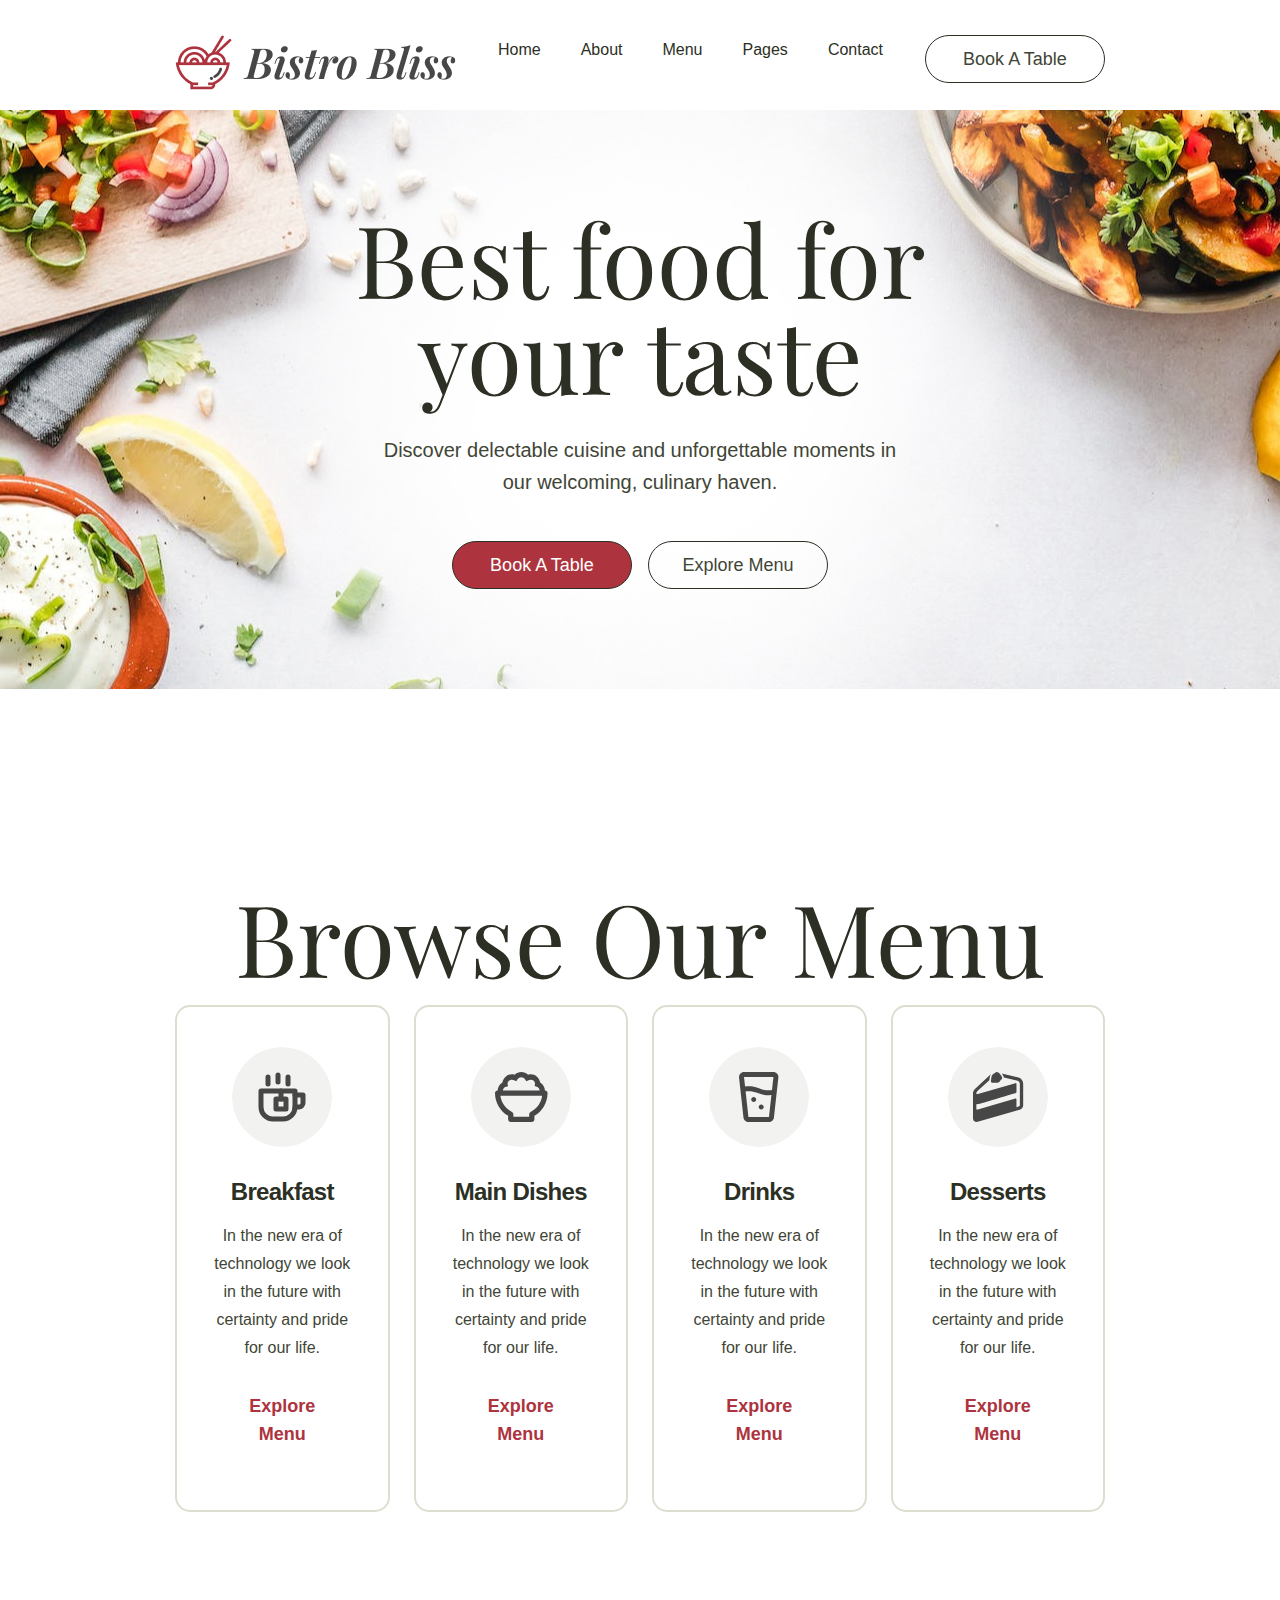
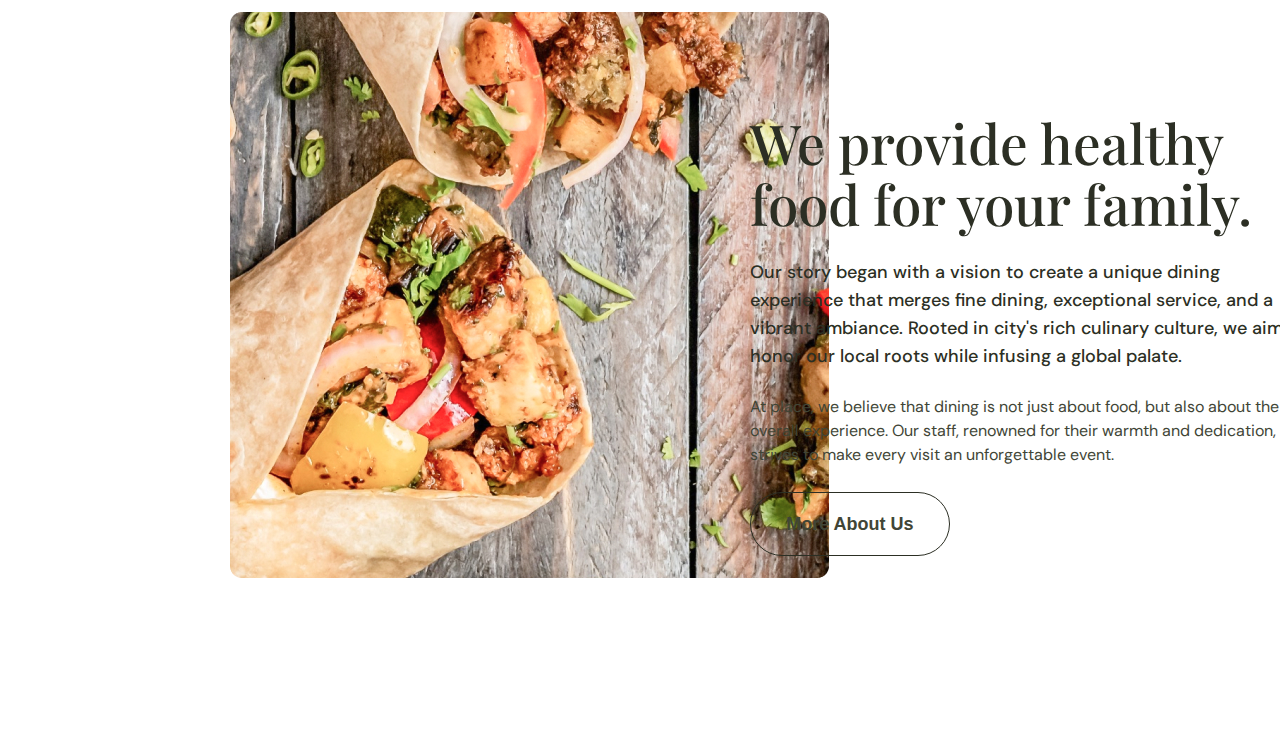
==== index.html @ ed3dbd77 "first commit" ====
<!DOCTYPE html>
<html lang="en">

<head>
	<meta charset="UTF-8">
	<title>Bistro Bliss</title>
	<meta name="viewport" content="width=device-width, initial-scale=1.0">
	<link rel="apple-touch-icon" sizes="180x180" href="img/favicon/apple-touch-icon.png">
	<link rel="icon" type="image/png" sizes="32x32" href="img/favicon/favicon-32x32.png">
	<link rel="icon" type="image/png" sizes="16x16" href="img/favicon/favicon-16x16.png">
	<link
		href="https://fonts.googleapis.com/css2?family=DM+Sans:opsz,wght@9..40,400;9..40,700&family=Playfair+Display:ital,wght@0,400;0,500;1,600&display=swap"
		rel="stylesheet">
	<link rel="stylesheet" href="css/style.css">
	<link rel="stylesheet" href="css/media.css">
</head>

<body>
	<header>
		<div class="container">
			<div class="head flex">
				<a href="index.html" class="head_logo">
					<img src="img/icons/Logo.png" alt="">
				</a>
				<nav>
					<ul class="menu flex">
						<li><a href="index.html">Home</a></li>
						<li><a href="about.html">About</a></li>
						<li><a href="menu.html">Menu</a></li>
						<li><a href="pages.html">Pages</a></li>
						<li><a href="contact.html">Contact</a></li>
					</ul>
				</nav>
				<a href="#" class="btn">Book A Table</a>

			</div>
		</div>
	</header>

	<section class="main">
		<div class="container">
			<h1 class="sec_tit">Best food for
				your taste</h1>
			<p class="main_txt">Discover delectable cuisine and unforgettable moments in our welcoming, culinary haven.</p>
			<div class="main_btns">
				<a href="" class="btn bth_red	">Book A Table</a>
				<a href="" class="btn">Explore Menu</a>
			</div>
		</div>
	</section>
	<section>
		<section class="Browse">
			<div class="container">
				<h2 class="sec_tit"> Browse Our Menu</h2>
				<div class="Brows_crads flex">
					<div class="Browse_card Browse_card__1">
						<i class="Browse_ic"></i>
						<h3 class="Browse_tit">Breakfast</h3>
						<p class="Browse_txt">In the new era of technology we look in the future with certainty and pride for
							our life.</p>
						<a href="menu.html" class="Browse_link"></a>
						<h4 class="Browse_tits">Explore Menu</h4>
					</div>

					<div class="Browse_card Browse_card__2">
						<i class="Browse_ic"></i>
						<h3 class="Browse_tit">Main Dishes</h3>
						<p class="Browse_txt">In the new era of technology we look in the future with certainty and pride for our
							life.</p>
						<a href="menu.html" class="Browse_link"></a>
						<h4 class="Browse_tits">Explore Menu</h4>
					</div>

					<div class="Browse_card Browse_card__3">
						<i class="Browse_ic"></i>
						<h3 class="Browse_tit">Drinks</h3>
						<p class="Browse_txt">In the new era of technology we look in the future with certainty and pride for our
							life.</p>
						<a href="menu.html" class="Browse_link"></a>
						<h4 class="Browse_tits">Explore Menu</h4>
					</div>

					<div class="Browse_card Browse_card__4">
						<i class="Browse_ic"></i>
						<h3 class="Browse_tit">Desserts</h3>
						<p class="Browse_txt">In the new era of technology we look in the future with certainty and pride for our
							life.</p>
						<a href="menu.html" class="Browse_link"></a>
						<h4 class="Browse_tits">Explore Menu</h4>
					</div>
				</div>
		</section>

		<section class="Shaurma">
			<div class="container-1">
				<h1 class="shrm ">We provide healthy food for your family. </h1>

				<h4 class="shrm_eat">Our story began with a vision to create a unique dining experience that merges fine dining,
					exceptional service, and a vibrant ambiance. Rooted in city's rich culinary culture, we aim to honor our local
					roots while infusing a global palate.</h4>
				<p class="shrm_txt">At place, we believe that dining is not just about food, but also about the overall
					experience. Our staff, renowned for their warmth and dedication, strives to make every visit an unforgettable
					event.</p>
				<a href="#" class="srm"><strong>More About Us</strong></a>
			</div>
		</section>

		

		<footer>
			</div>
		</footer>


		<script src="js/core.js"></script>

</body>

</html>
---- css/style.css ----
html,
body {
	height: 100%;
}

* {
	margin: 0;
	padding: 0;
	box-sizing: border-box;
}

.clearfix::after {
	clear: both;
	content: "";
	display: table;
}

a {
	color: inherit;
	text-decoration: none;
}

li {
	list-style: none;
}

ul li:last-child {
	margin-bottom: 0;
}

img {
	display: block;
	width: 100%;
	height: auto;
}

button,
label {
	cursor: pointer;
}

input,
button,
textarea {
	background: none;
	border: none;
	outline: none;
	display: block;
	width: 100%;
	font-family: inherit;
	font-size: inherit;
	font-weight: inherit;
}

input[type="radio"],
input[type="checkbox"] {
	display: none;
}

input::placeholder {
	color: inherit;
}

button {
	cursor: pointer;
}

input,
textarea {
	display: block;
	resize: none;
}

body {
	color: var(--neutral-06, #414536);
	font-family: " DM Sans", arial;
	font-size: 18px;
	line-height: 28px;
	/* 155.556% */
}

.container {
	max-width: 1330px;
	width: 100%;
	min-width: 320px;
	margin: 0 auto;
	padding: 0 15px;
}

.dn {
	display: none;
}

section {
	padding: 100px 0;
}

.sec_tit {
	color: #2C2F24;
	text-align: center;
	font-family: "Playfair Display";
	font-size: 100px;
	font-weight: 400;
	line-height: 96px;
	margin-bottom: 20px;
}

.sec_decs {
	color: var(--neutral-06, #495460);
	text-align: center;
	font-style: normal;
}

.color {
	color: #BE963F;
}

.dib {
	display: inline-block;
}

.hover {
	transition: 0.3s;
}

.hover:hover {
	color: #BE963F;
}

.btn {
	padding: 12px 24px;
	justify-content: center;
	align-items: center;
	transition: 0.5s;
	width: 180px;
	height: 48px;
	border-radius: 118px;
	border: 1.5px solid var(--neutral-07, #2C2F24);
	display: inline-flex;


}

.btn:hover {
	background: #2C2F24;
	color: #fff;
}

.link {
	transition: 0.5s;
}

.link:hover {
	box-shadow: 0px 6px 5px 2px #836A36;
}

.flex {
	display: flex;
	flex-wrap: wrap;
	justify-content: space-between;
}

/* header */

.head {
	padding: 20px 0;
	margin-top: 15px;
}

.menu a {
	padding: 4px 16px;
	margin-right: 8px;
	color: #2C2F24;
	font-size: 16px;
	font-weight: 500;
	line-height: 24px;
	border-radius: 34px;
	transition: 0.5s;
}

.menu li:last-child a {
	margin: 0%;
}

.menu a:hover {
	background: #D8DFD0;
}


.main_btn {
	padding: 12px 24px;
	justify-content: center;
	align-items: center;
	transition: 0.5s;
	width: 180px;
	height: 48px;
	border-radius: 118px;
	border: 1.5px solid #AD343E;
	display: inline-flex;
}

.main_btns {
	display: flex;
	justify-content: center;
}

.main .sec_tit {
	max-width: 660px;
	margin: 0 auto 32px;

}

.main_txt {
	max-width: 537px;
	margin: 0 auto 43px;
	font-size: 20px;
	line-height: 32px;
	letter-spacing: 0px;
	text-align: center;
}

.main_btns .btn {
	margin: 0 8px;

}

.main {
	background: url(../img/img-1.jpg) no-repeat center;
}

.bth_red {
	background: #AD343E;
	;
	color: #fff;
}

.bth_red:hover {
	border-color: #2C2F24;
}

.Browse_card {
	border-radius: 15px;
	border: 2px solid #DBDFD0;
	background: #fff;
	width: calc((100% - 72px)/4);
	padding: 40px 34px 32px;

}

.Browse_ic {
	width: 100px;
	height: 100px;
	border-radius: 50%;
	display: block;
	background: #F3F3F0;
	margin: 0 auto 30px;
}

.Browse_tit {
	color: #2C2F24;
	font-size: 24px;
	font-weight: 700;
	line-height: 30px;
	letter-spacing: -0.03em;
	text-align: center;
	margin-bottom: 15px;
}

.Browse_card__1 .Browse_ic {
	background: url(../img/icons/Ellipse\ 42.svg), url(../img/icons/icon-1.svg) no-repeat center;
}

.Browse_card__2 .Browse_ic {
	background: url(../img/icons/icon-2.svg) no-repeat center;
}

.Browse_card__3 .Browse_ic {
	background: url(../img/icons/icon-3.svg) no-repeat center;
}

.Browse_card__4 .Browse_ic {
	background: url(../img/icons/icon-4.svg) no-repeat center;
}

.Browse_txt {
	color: #414536;
	font-size: 16px;
	text-align: center;
}

.Browse_tits {
	text-align: center;
	color: #AD343E;
	padding: 30px;
}

.srm {
	padding: 20px 32px 20px 32px;
	justify-content: center;
	align-items: center;
	transition: 0.5s;
	width: 200px;
	height: 64px;
	border-radius: 118px;
	border: 1.5px solid var(--neutral-07, #2C2F24);
	display: flex;
	gap: 10px;
}

.srm:hover {
	background: #2C2F24;
	color: #fff;
}

.shrm {
	color: var(--neutral-07, #2C2F24);
	font-family: Playfair Display;
	font-size: 55px;
	font-style: normal;
	font-weight: 500;
	line-height: 60.5px;
	width: 557px;
	height: auto 121px;

}

.shrm_eat {
	color: var(--neutral-07, #2C2F24);
	font-family: DM Sans;
	font-size: 18px;
	font-style: normal;
	font-weight: 500;
	line-height: 28px;
	width: 557px;
	height: auto 112px;
}

.shrm_txt {
	color: var(--neutral-06, #414536);
	width: 557px;
	font-family: DM Sans;
	font-size: 16px;
	font-style: normal;
	font-weight: 400;
	line-height: 24px;
	height: auto 72px;
	display: inline-block;
}

.Shaurma {
	background: url(../img/img-2.jpg) no-repeat;
	margin-left: 18%;
}

.container-1 {
	width: 1%;
	margin: 0 auto;
	padding: 0px;
	display: flex;
	flex-direction: column;
	align-items: flex-start;
	gap: 25px;
	margin-top: 0%;
}

.prt_lu {
	color: var(--neutral-07, #2C2F24);
	font-family: Playfair Display;
	font-size: 55px;
	font-style: normal;
	font-weight: 500;
	line-height: 60.5px;
	width: 675px;
	margin-left: 18%;
}
---- css/media.css ----
@media screen and (max-width: 1300px) {
	.container{
		max-width: 960px;
	}
}
@media screen and (max-width: 990px) {
	.container{
		max-width: 750px;
	}
}
@media screen and (max-width: 780px) {
	.container{
		max-width: 510px;
	}
}
@media screen and (max-width: 540px) {
	.container{
		max-width: 420px;
	}
}
@media screen and (max-width: 450px) {
	.container{
		max-width: 100%;
	}
}
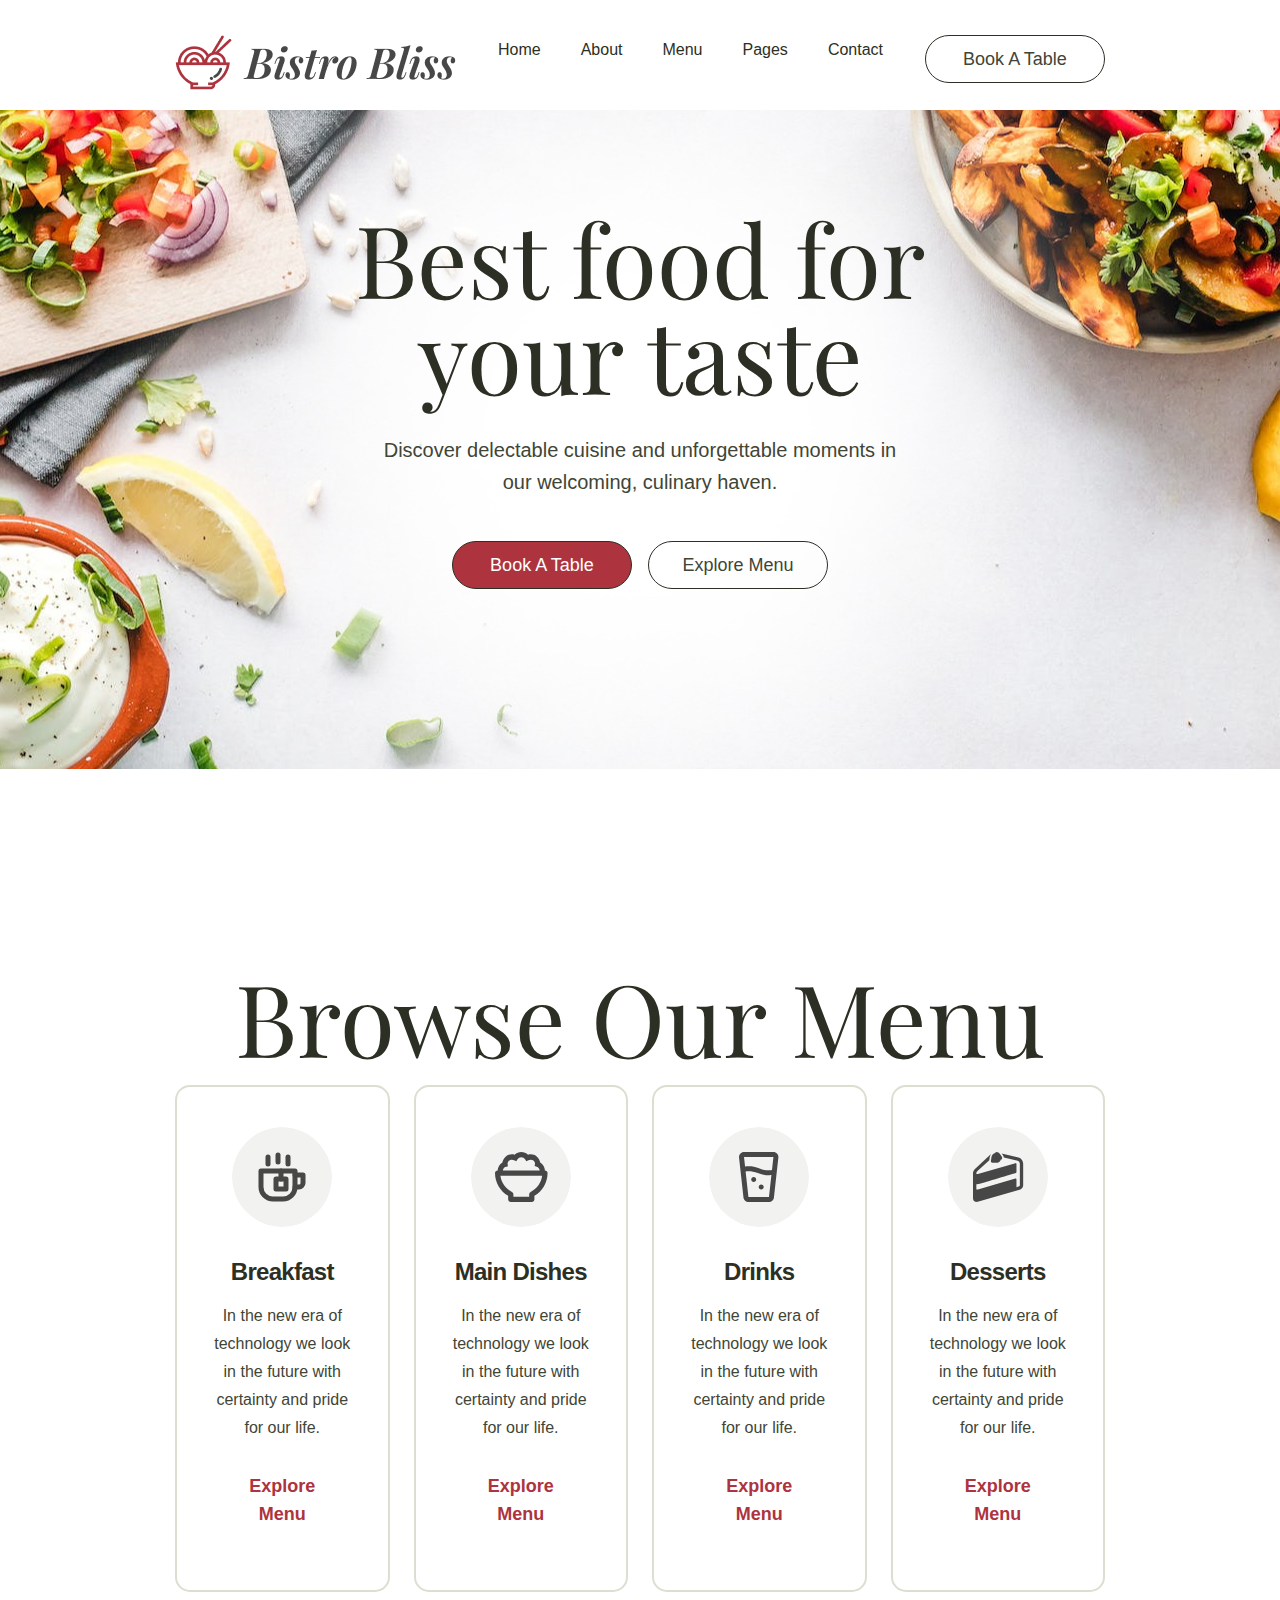
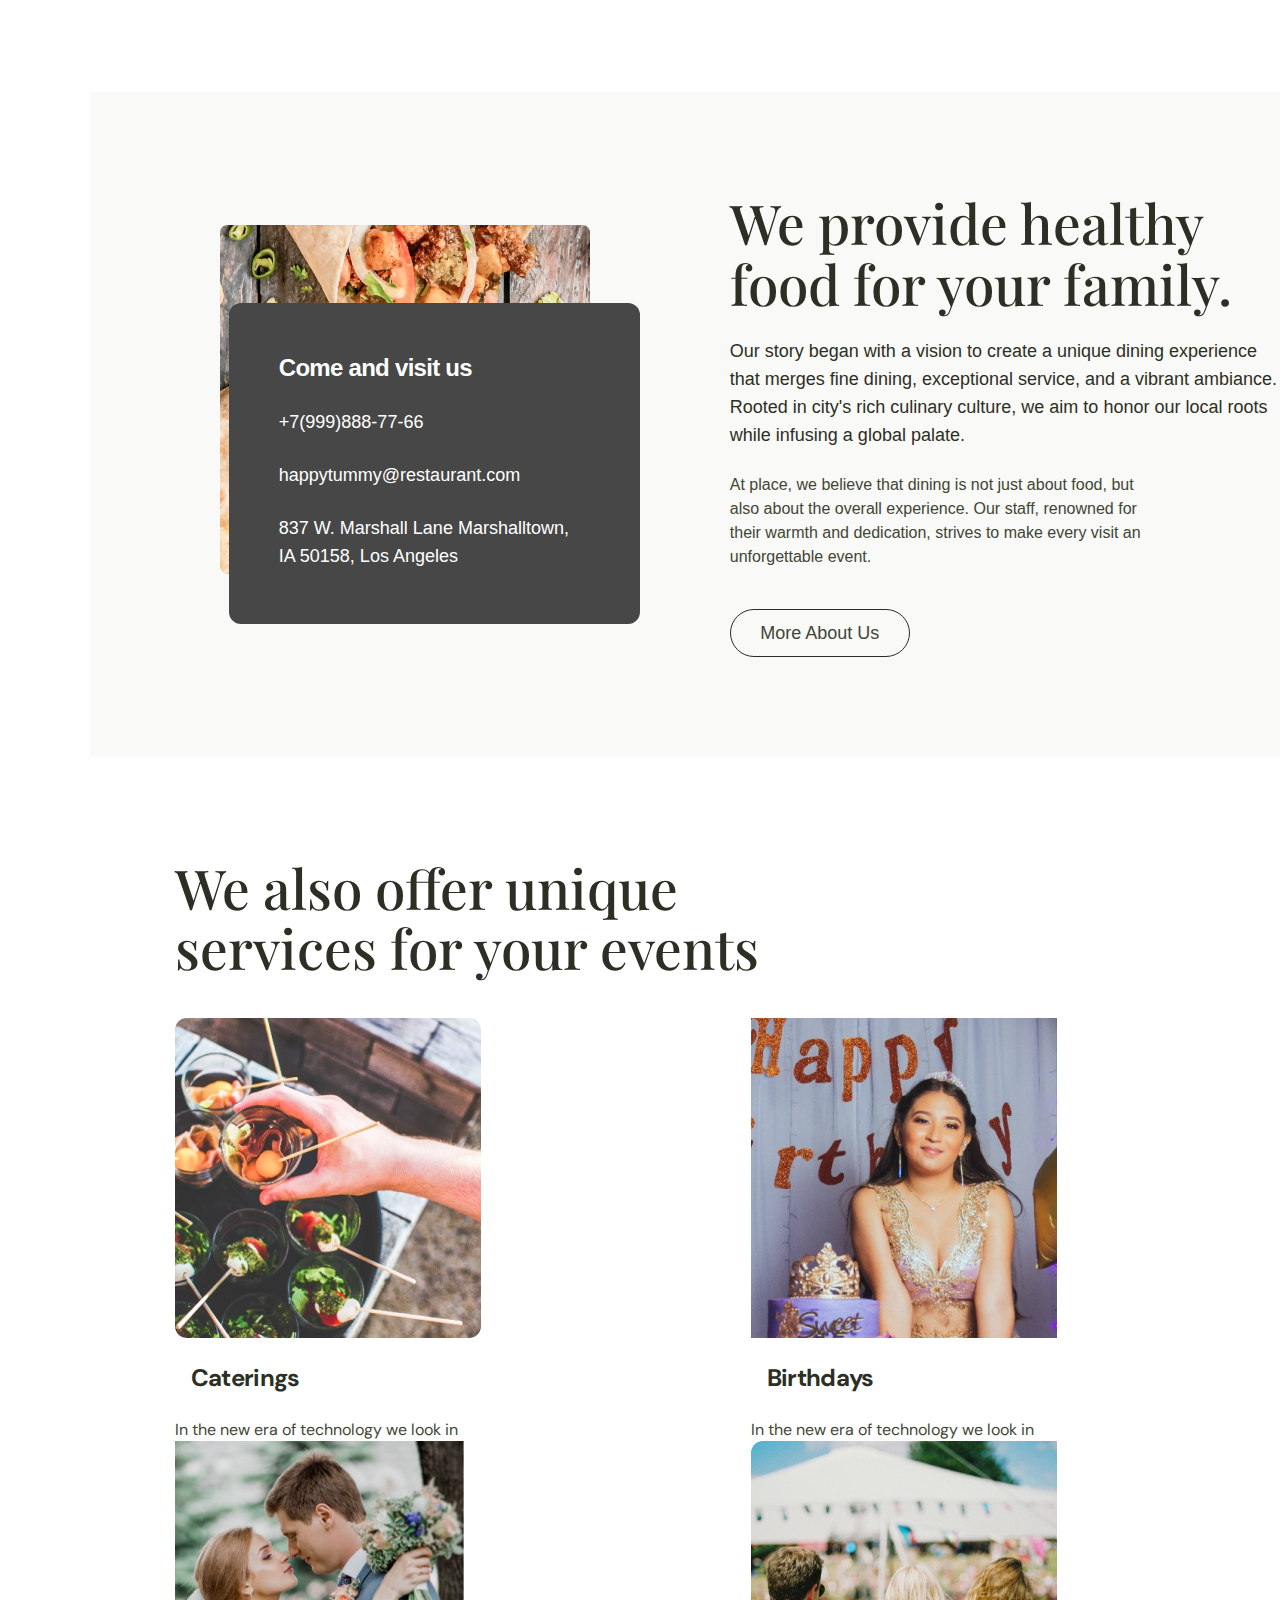
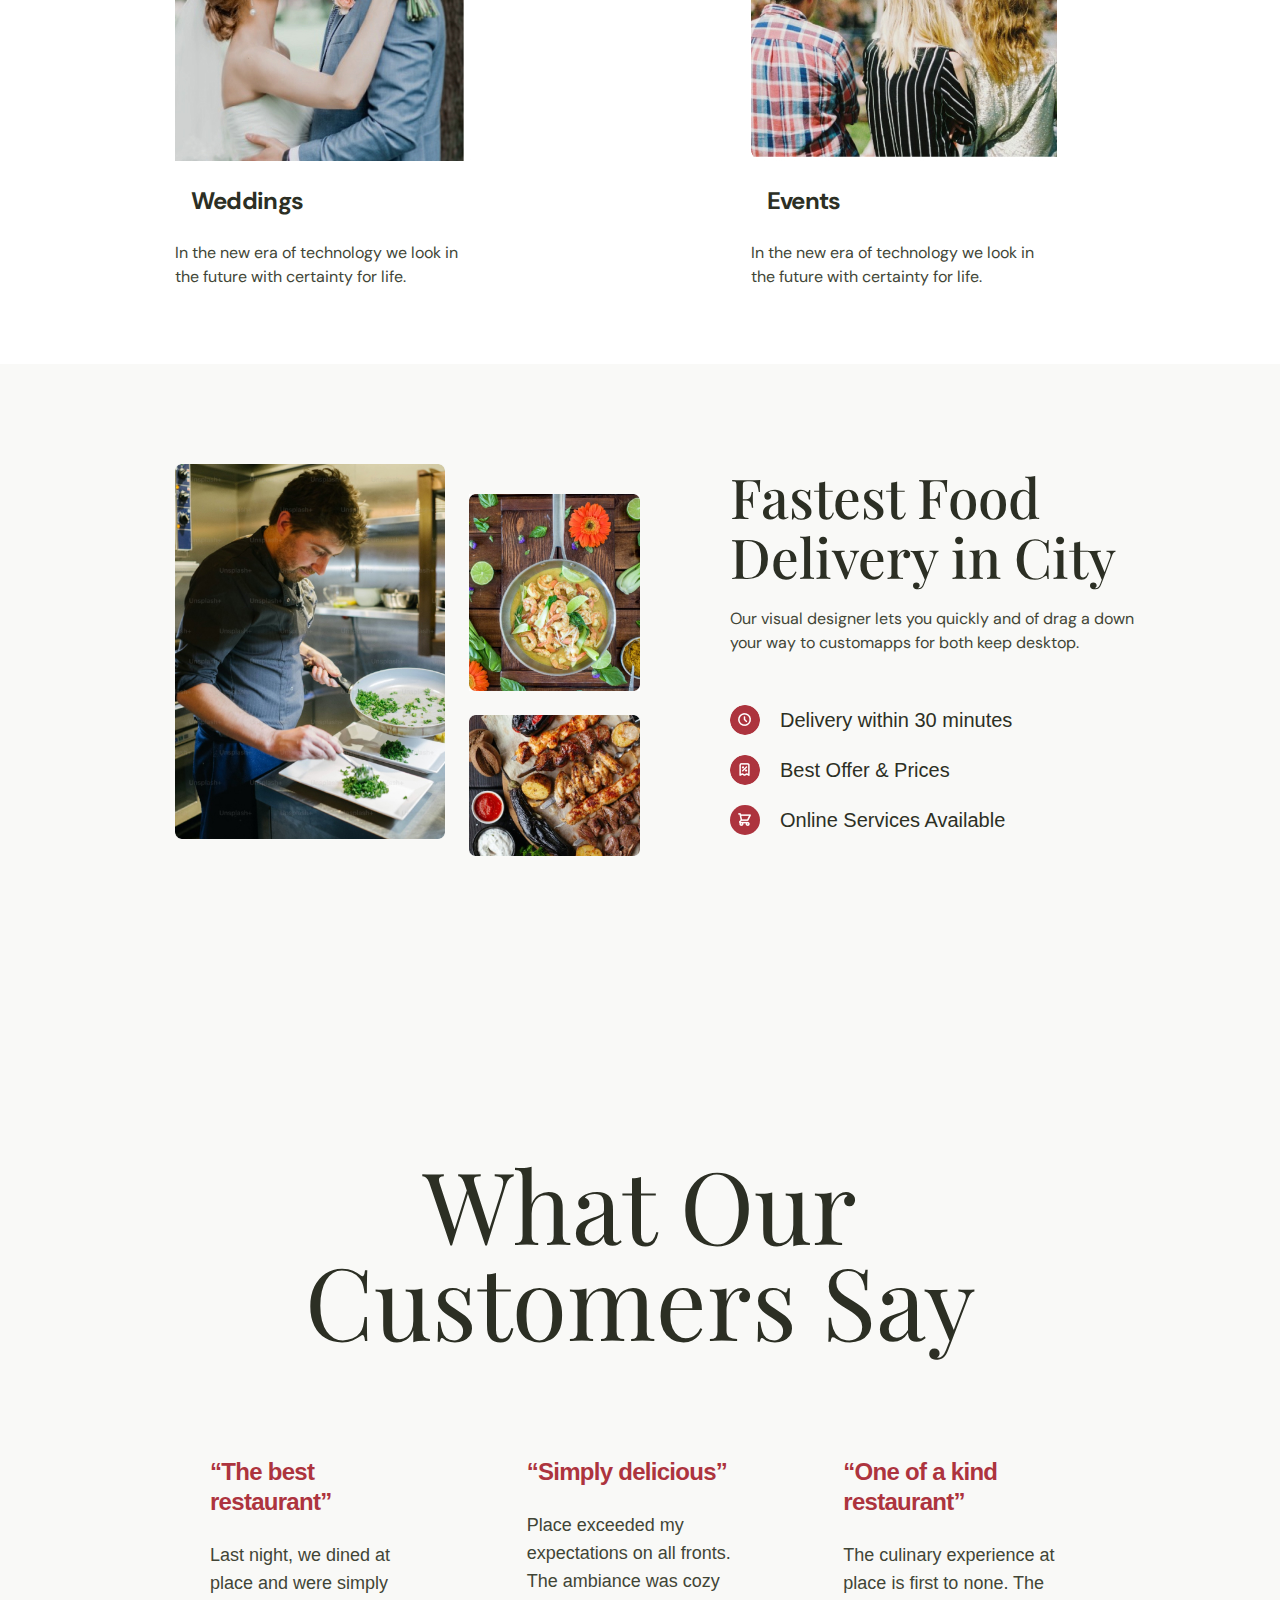
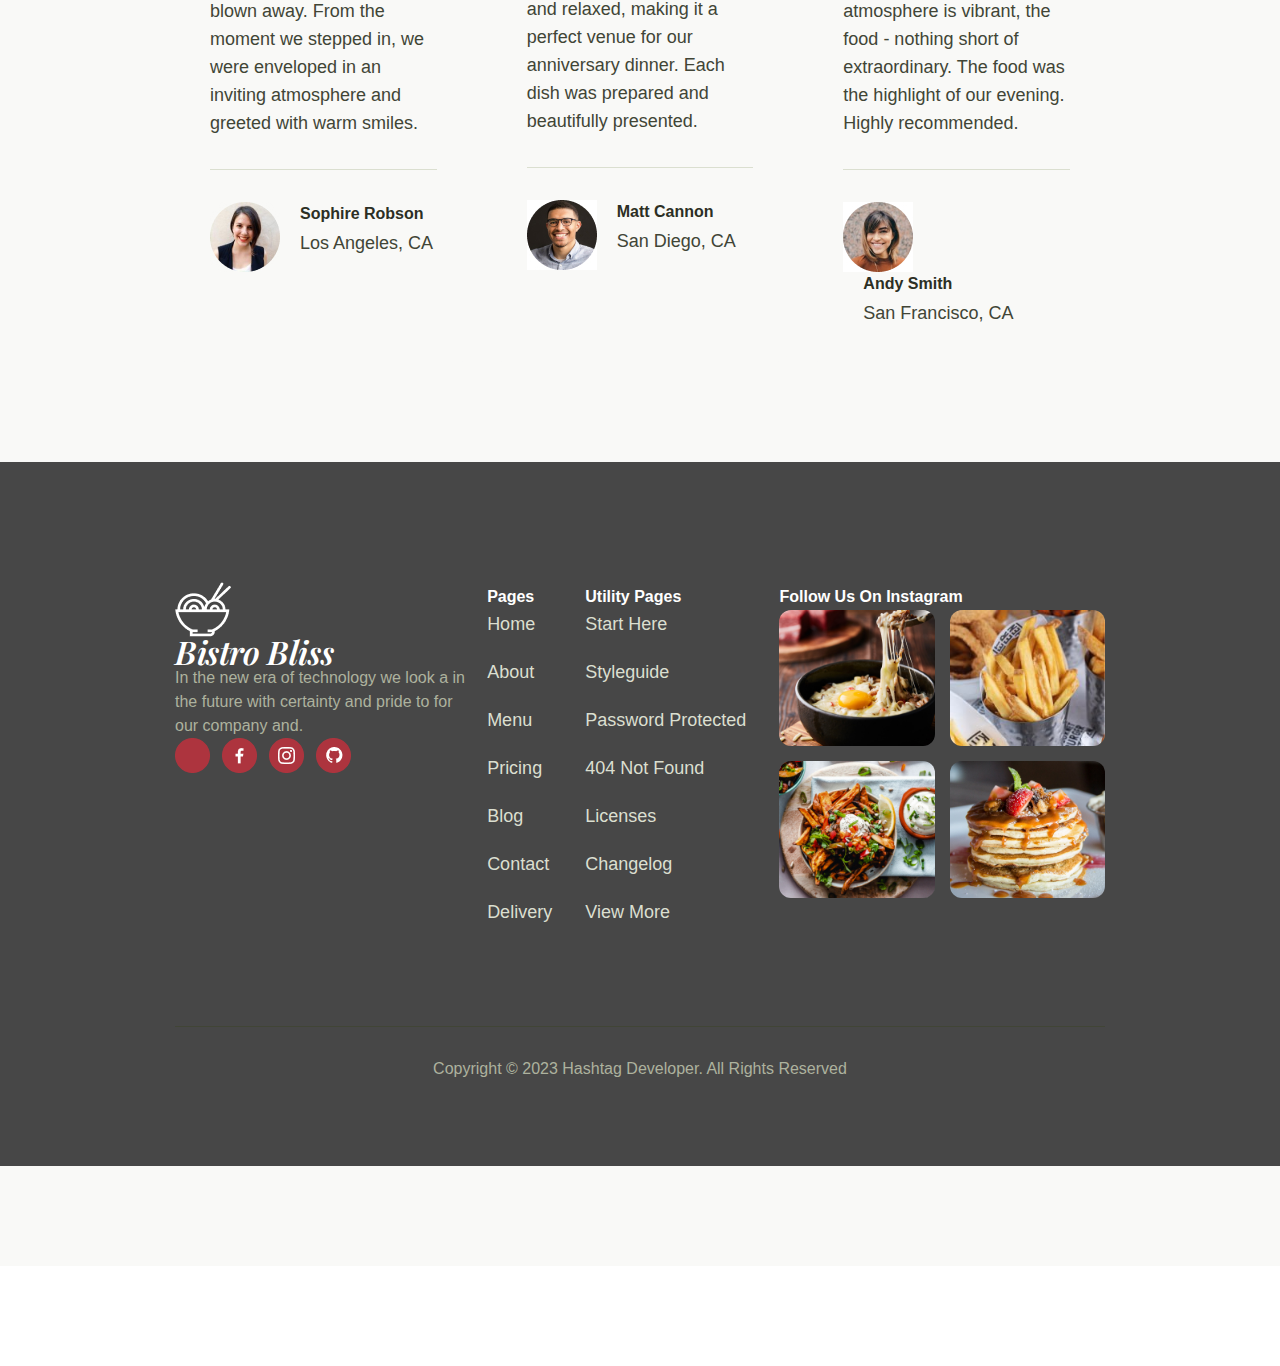
==== commit 3ad89791: "coomit" ====
--- a/index.html
+++ b/index.html
@@ -21,6 +21,7 @@
 			<div class="head flex">
 				<a href="index.html" class="head_logo">
 					<img src="img/icons/Logo.png" alt="">
+
 				</a>
 				<nav>
 					<ul class="menu flex">
@@ -29,6 +30,7 @@
 						<li><a href="menu.html">Menu</a></li>
 						<li><a href="pages.html">Pages</a></li>
 						<li><a href="contact.html">Contact</a></li>
+						
 					</ul>
 				</nav>
 				<a href="#" class="btn">Book A Table</a>
@@ -91,28 +93,251 @@
 				</div>
 		</section>
 
-		<section class="Shaurma">
-			<div class="container-1">
-				<h1 class="shrm ">We provide healthy food for your family. </h1>
-
-				<h4 class="shrm_eat">Our story began with a vision to create a unique dining experience that merges fine dining,
-					exceptional service, and a vibrant ambiance. Rooted in city's rich culinary culture, we aim to honor our local
-					roots while infusing a global palate.</h4>
-				<p class="shrm_txt">At place, we believe that dining is not just about food, but also about the overall
-					experience. Our staff, renowned for their warmth and dedication, strives to make every visit an unforgettable
-					event.</p>
-				<a href="#" class="srm"><strong>More About Us</strong></a>
+
+
+		<section class="provide">
+			<div class="container">
+				<div class="provide_in flex">
+					<div class="provide_left">
+						<div class="provide_img">
+							<img src="img/img-2.jpg" alt="">
+						</div>
+						<div class="provide_info">
+							<p class="provide_info-txt">Come and visit us</p>
+							<div class="provide_gop">
+								<a href="https://t.me/@AmalCm27">+7(999)888-77-66</a>
+								<a href="mailto:happytummy@restaurant.com">happytummy@restaurant.com</a>
+								<a href="GPS">837 W. Marshall Lane Marshalltown, IA 50158, Los Angeles</a>
+							</div>
+						</div>
+					</div>
+					<div class="provide_right">
+						<h2 class="sec_sub-tit">We provide healthy food for your family.</h2>
+						<p class="provide_txt">Our story began with a vision to create a unique dining experience that merges fine
+							dining, exceptional service, and a vibrant ambiance. Rooted in city's rich culinary culture, we aim to
+							honor
+							our local roots while infusing a global palate.</p>
+						<p class="provide_txt-2">At place, we believe that dining is not just about food, but also about the overall
+							experience. Our staff, renowned for their warmth and dedication, strives to make every visit an
+							unforgettable event.</p>
+						<a href="menu.html" class="btn">More About Us</a>
+					</div>
+				</div>
 			</div>
 		</section>
 
-		
-
-		<footer>
-			</div>
-		</footer>
-
-
-		<script src="js/core.js"></script>
+		<section class="offer">
+			<div class="container">
+				<h1 class="prt_lu">We also offer unique services for your events</h1>
+				<div class="offer_cards">
+					<div class="offer_card flex">
+						<div class="offer_img">
+							<img src=".//img/party-1.jpg" alt="">
+							<h3 class="offer_tit">Caterings</h3>
+							<p class="offer_txt">In the new era of technology we look in the future with certainty for life.</p>
+						</div>
+						<div class="offer_img">
+							<img src=".//img/party-2.jpg" alt="">
+							<h3 class="offer_tit">Birthdays</h3>
+							<p class="offer_txt">In the new era of technology we look in the future with certainty for life.</p>
+						</div>
+						<div class="offer_img">
+							<img src=".//img/party-3.jpg" alt="">
+							<h3 class="offer_tit">Weddings</h3>
+							<p class="offer_txt">In the new era of technology we look in the future with certainty for life.</p>
+						</div>
+						<div class="offer_img">
+							<img src=".//img/party-4.jpg" alt="">
+							<h3 class="offer_tit">Events</h3>
+							<p class="offer_txt">In the new era of technology we look in the future with certainty for life.</p>
+						</div>
+
+					</div>
+				</div>
+			</div>
+		</section>
+
+		<section class="fast">
+			<div class="container">
+				<div class="fast_in flex">
+					<div class="fast_left flex">
+						<div class="fast_img-big">
+							<img src="img/fast-1 (1).jpg" alt="">
+						</div>
+						<div class="fast_img-sm">
+							<div class="fast_img">
+								<img src="img/fast-2 (3).jpg" alt="">
+							</div>
+							<div class="fast_img">
+								<img src="img/fast-3 (2).jpg" alt="">
+							</div>
+						</div>
+					</div>
+					<div class="fast_right">
+						<h2 class="sec_sub-tit">Fastest Food Delivery in City</h2>
+						<p class="fast_txt">Our visual designer lets you quickly and of drag a down your way to customapps for both
+							keep desktop. </p>
+						<div class="fast_icons">
+							<div class="fast_icon flex">
+								<i></i>
+								<span>Delivery within 30 minutes</span>
+							</div>
+							<div class="fast_icon flex">
+								<i></i>
+								<span>Best Offer & Prices</span>
+							</div>
+							<div class="fast_icon flex">
+								<i></i>
+								<span>Online Services Available</span>
+							</div>
+						</div>
+					</div>
+				</div>
+			</div>
+
+			<section class="">
+				<div class="container">
+					<h2 class=""></h2>
+					<div class="">
+						<div class="">
+						</div>
+					</div>
+				</div>
+			</section>
+
+			<section class="our">
+				<div class="container">
+					<h2 class="sec_tit ">What Our Customers Say</h2>
+					<div class="our_cards flex">
+						<div class="our_card">
+							<h4 class="our_tit">“The best restaurant”</h4>
+							<p class="our_txt">Last night, we dined at place and were simply blown away. From the moment we stepped
+								in, we
+								were enveloped in an inviting atmosphere and greeted with warm smiles.</p>
+							<div class="our_customer flex">
+								<div class="our_img">
+									<img src="img/profil-1.jpg" alt="">
+								</div>
+								<div class="our_info">
+									<span class="our_name">Sophire Robson</span>
+									<span class="our_address">Los Angeles, CA</span>
+								</div>
+							</div>
+						</div>
+						<div class="our_card">
+							<h4 class="our_tit">“Simply delicious”</h4>
+							<p class="our_txt">Place exceeded my expectations on all fronts. The ambiance was cozy and relaxed, making
+								it
+								a perfect venue for our anniversary dinner. Each dish was prepared and beautifully presented.</p>
+							<div class="our_customer flex">
+								<div class="our_img">
+									<img src="img/profil-2.jpg" alt="">
+								</div>
+								<div class="our_info">
+									<span class="our_name">Matt Cannon</span>
+									<span class="our_address">San Diego, CA</span>
+								</div>
+							</div>
+						</div>
+						<div class="our_card">
+							<h4 class="our_tit">“One of a kind restaurant”</h4>
+							<p class="our_txt">The culinary experience at place is first to none. The atmosphere is vibrant, the food
+								-
+								nothing short of extraordinary. The food was the highlight of our evening. Highly recommended.</p>
+							<div class="our_customer flex">
+								<div class="our_img">
+									<img src="img/profil-3.jpg" alt="">
+								</div>
+								<div class="our_info">
+									<span class="our_name">Andy Smith</span>
+									<span class="our_address">San Francisco, CA</span>
+								</div>
+							</div>
+						</div>
+					</div>
+				</div>
+			</section>
+
+				<footer>
+					<div class="container">
+						<div class="footer_big flex">
+							<div class="footer_left">
+								<a href="index.html" class="footer_logo">
+									<div class="img_foot">
+										<img src="img/Vector.png" alt="">
+									</div>
+									<h2 class="foot">Bistro Bliss</h2>
+								</a>
+								<p class="footer_txt">In the new era of technology we look a in the future with certainty and pride to for
+									our
+									company and.</p>
+								<div class="footer_icon">
+									<a href="" class="footer_ic">
+										<img src="./img/icons/twitter-1.png" alt="">
+									</a>
+									<a href="" class="footer_ic">
+										<img src="./img/icons/twitter- 2.png" alt="">
+									</a>
+									<a href="" class="footer_ic">
+										<img src="./img/icons/twitter- 3.png" alt="">
+									</a>
+									<a href="" class="footer_ic">
+										<img src="./img/icons/twitter-4.png" alt="">
+									</a>
+
+								
+								</div>
+							</div>
+							<div class="footer_nav">
+								<span class="footer_tit">Pages</span>
+								<ul class="footer_list">
+									<li><a href="">Home</a></li>
+									<li><a href="">About</a></li>
+									<li><a href="">Menu</a></li>
+									<li><a href="">Pricing</a></li>
+									<li><a href="">Blog</a></li>
+									<li><a href="">Contact</a></li>
+									<li><a href="">Delivery</a></li>
+								</ul>
+							</div>
+							<div class="footer_nav">
+								<span class="footer_tit">Utility Pages</span>
+								<ul class="footer_list">
+									<li><a href="">Start Here </a></li>
+									<li><a href="">Styleguide </a></li>
+									<li><a href="">Password Protected
+										</a></li>
+									<li><a href=""> 404 Not Found
+										</a></li>
+									<li><a href="">Licenses </a></li>
+									<li><a href=""> Changelog</a></li>
+									<li><a href="">View More
+										</a></li>
+								</ul>
+							</div>
+							<div class="footer_right">
+								<span class="footer_tit">Follow Us On Instagram</span>
+								<div class="footer_imges flex">
+									<div class="footer_img">
+										<img src="img/footer-1.jpg" alt="">
+									</div>
+									<div class="footer_img">
+										<img src="img/footer-2.jpg" alt="">
+									</div>
+									<div class="footer_img">
+										<img src="img/footer-3.jpg" alt="">
+									</div>
+									<div class="footer_img">
+										<img src="img/footer-4.jpg" alt="">
+									</div>
+								</div>
+							</div>
+						</div>
+						<p class="footer_copy">Copyright © 2023 Hashtag Developer. All Rights Reserved</p>
+					</div>
+				</footer>
+
+			<script src="js/core.js"></script>
 
 </body>
 
--- a/css/style.css
+++ b/css/style.css
@@ -137,8 +137,6 @@
 	border-radius: 118px;
 	border: 1.5px solid var(--neutral-07, #2C2F24);
 	display: inline-flex;
-
-
 }
 
 .btn:hover {
@@ -202,6 +200,8 @@
 .main_btns {
 	display: flex;
 	justify-content: center;
+	
+	margin-bottom: 80px;
 }
 
 .main .sec_tit {
@@ -244,7 +244,6 @@
 	background: #fff;
 	width: calc((100% - 72px)/4);
 	padding: 40px 34px 32px;
-
 }
 
 .Browse_ic {
@@ -294,86 +293,743 @@
 	padding: 30px;
 }
 
-.srm {
-	padding: 20px 32px 20px 32px;
-	justify-content: center;
+/* offer */
+
+.prt_lu {
+	width: 675px;
+	height: 161px;
+	font-family: 'Playfair Display';
+	font-style: normal;
+	font-weight: 500;
+	font-size: 55px;
+	line-height: 60px;
+	color: #2C2F24;
+	flex: none;
+	order: 0;
+	flex-grow: 0;
+
+}
+
+.offer_card {
+	width: calc((100% - 48px));
+	transform: 0.3s;
+	border-radius: 12px;
+}
+
+.offer_img {
+	width: 306px;
+	height: 393px;
+	border-radius: 22px;
+	margin-bottom: 30px;
+	gap: 24px;
+}
+
+.offer_card:hover {
+	box-shadow: 0 5px 5px rgba(0, 0, 0, 0.2);
+}
+
+.offer_tit {
+	color: #2C2F24;
+	text-align: left;
+	font-family: DM Sans;
+	font-size: 24px;
+	font-style: normal;
+	font-weight: 700;
+	line-height: 30px;
+	letter-spacing: -0.72px;
+	padding: 25px;
+	margin-left: -3%;
+
+}
+
+.offer_txt {
+	color: var(--neutral-06, #414536);
+
+	/* Body/16px/Regular */
+	font-family: DM Sans;
+	font-size: 16px;
+	font-style: normal;
+	font-weight: 400;
+	line-height: 24px;
+	/* 150% */
+}
+
+/* provide */
+
+.provide {
+	background: url(../img/img-2.jpg) no-repeat;
+	margin-left: 7%;
+}
+
+.provide {
+	background: #f9f9f7;
+}
+
+.provide_in {
 	align-items: center;
-	transition: 0.5s;
-	width: 200px;
-	height: 64px;
-	border-radius: 118px;
-	border: 1.5px solid var(--neutral-07, #2C2F24);
-	display: flex;
-	gap: 10px;
-}
-
-.srm:hover {
-	background: #2C2F24;
-	color: #fff;
-}
-
-.shrm {
-	color: var(--neutral-07, #2C2F24);
-	font-family: Playfair Display;
+}
+
+.provide_left {
+	width: calc(50% - 45px);
+	padding: 0 50px 50px 0;
+	position: relative;
+}
+
+.provide_info {
+	position: absolute;
+	bottom: 0;
+	right: 0;
+}
+
+.provide_right {
+	width: calc(50% - 45px);
+}
+
+.provide .sec_sub-tit {
+	margin-bottom: 24px;
+	color: #2C2F24;
+	font-family: "Playfair Display";
 	font-size: 55px;
-	font-style: normal;
 	font-weight: 500;
 	line-height: 60.5px;
 	width: 557px;
-	height: auto 121px;
-
-}
-
-.shrm_eat {
-	color: var(--neutral-07, #2C2F24);
-	font-family: DM Sans;
+}
+
+.provide_txt {
+	color: #2c2f24;
 	font-size: 18px;
-	font-style: normal;
+	margin-bottom: 24px;
+	line-height: 28px;
 	font-weight: 500;
-	line-height: 28px;
 	width: 557px;
-	height: auto 112px;
-}
-
-.shrm_txt {
-	color: var(--neutral-06, #414536);
-	width: 557px;
-	font-family: DM Sans;
-	font-size: 16px;
-	font-style: normal;
-	font-weight: 400;
-	line-height: 24px;
-	height: auto 72px;
-	display: inline-block;
-}
-
-.Shaurma {
-	background: url(../img/img-2.jpg) no-repeat;
-	margin-left: 18%;
-}
-
-.container-1 {
-	width: 1%;
-	margin: 0 auto;
-	padding: 0px;
+}
+
+.provide_txt-2 {
+	color: #414536;
+	font-size: 16px;
+	line-height: 24px;
+	margin-bottom: 40px;
+}
+
+.provide_info {
+	padding: 50px;
+	color: #fff;
+	width: 411px;
+	position: absolute;
+	bottom: 0;
+	right: 0;
+	height: 321px;
+	flex-shrink: 0;
+	border-radius: 12px;
+	background: #474747;
+	display: inline-flex;
+	flex-direction: column;
+	align-items: flex-start;
+	gap: 25px;
+}
+
+.provide_gop {
 	display: flex;
 	flex-direction: column;
 	align-items: flex-start;
 	gap: 25px;
-	margin-top: 0%;
-}
-
-.prt_lu {
-	color: var(--neutral-07, #2C2F24);
+}
+
+.provide_info-txt {
+	color: #FFF;
+	font-size: 24px;
+	font-style: normal;
+	font-weight: 700;
+	line-height: 30px;
+	letter-spacing: -0.72px;
+}
+
+/* fast */
+.fast {
+	background: #f9f9f7;
+}
+
+.fast_left {
+	width: 50%;
+}
+
+.fast_right {
+	width: 50%;
+	padding-left: 90px;
+	align-self: center;
+}
+
+.fast_img-big {
+	width: 58%;
+}
+
+.fast_img-sm {
+	width: 42%;
+	padding: 30px 0 0 24px;
+}
+
+.fast_img:first-child {
+	margin-bottom: 24px;
+}
+
+.fast .sec_sub-tit {
+	margin-bottom: 20px;
+}
+
+.fast_txt {
+	color: #414536;
+	font-size: 16px;
+	line-height: 24px;
+	/* 150% */
+	margin-bottom: 50px;
+}
+
+.fast_icon {
+	justify-content: flex-start;
+	align-items: center;
+	margin-bottom: 20px;
+}
+
+.fast_icon i {
+	display: block;
+	width: 30px;
+	height: 30px;
+	border-radius: 50%;
+	background: #ad343e url(../img/icons/food_1.jpg) center no-repeat;
+}
+
+.fast_icon:nth-child(2) i {
+	background-image: url(../img/icons/food_2.jpg);
+}
+
+.fast_icon:last-child i {
+	background-image: url(../img/icons/food_3.png);
+}
+
+.fast_icon span {
+	padding-left: 20px;
+	color: #2c2f24;
+	font-size: 20px;
+	font-weight: 500;
+	line-height: 26px;
+}
+
+.sec_sub-tit {
+	color: #2C2F24;
+	font-family: "Playfair Display";
+	font-size: 55px;
+	font-weight: 500;
+	line-height: 60.5px;
+	width: 461px;
+}
+
+.fast_txt {
+	color: #414536;
+	font-family: "DM Sans";
+	font-size: 16px;
+	font-weight: 400;
+	line-height: 24px;
+	width: 414px;
+}
+
+/* our */
+
+.our_img {
+	width: 70px;
+	height: 70px;
+
+}
+
+.our_tit {
+	color: #AD343E;
+	font-size: 24px;
+	font-weight: 700;
+	line-height: 30px;
+	letter-spacing: -0.72px;
+	margin-bottom: 24px;
+}
+
+.our_txt {
+	padding-bottom: 32px;
+	margin-bottom: 32px;
+	border-bottom: 1px solid #DBDFD0;
+	color: var(--neutral-06, #414536);
+	font-size: 18px;
+	line-height: 28px;
+}
+
+.our_card {
+	width: calc((100% - 40px) / 3);
+	border-radius: 12px;
+	background: var(--neutral-02, #F9F9F7);
+	padding: 45px 35px 35px;
+}
+
+.our_info {
+	padding-left: 20px;
+}
+
+.our_name {
+	color: #2C2F24;
+	font-size: 16px;
+	font-weight: 700;
+	line-height: 24px;
+	margin-bottom: 3px;
+	display: block;
+}
+
+.out_address {
+	color: #414536;
+	font-size: 16px;
+	font-weight: 400;
+	line-height: 24px;
+}
+
+.our_customer {
+	justify-content: flex-start;
+}
+
+.our .sec_tit {
+	margin-bottom: 64px;
+}
+
+.blogs_img {
+	width: 636px;
+	height: 486px;
+}
+
+.blog_img {
+	width: 343px;
+	height: 232px;
+}
+
+.blog_cards {
+	width: 306px;
+	height: 354px;
+}
+
+.btn__red {
+	background: #FFF;
+	text-align: right;
+	font-size: 16px;
+	font-weight: 700;
+	line-height: 24px;
+	margin-bottom: 64px;
+}
+
+.btn__red:hover {
+	background: #AD343E;
+}
+
+.sec_tits {
+	color: #2C2F24;
 	font-family: Playfair Display;
 	font-size: 55px;
-	font-style: normal;
 	font-weight: 500;
 	line-height: 60.5px;
-	width: 675px;
-	margin-left: 18%;
-}
-
-
-
-
+}
+
+/* blog */
+
+.blog_top {
+	align-items: center;
+	margin-bottom: 64px;
+}
+
+.blog_left {
+	width: 50%;
+}
+
+.blog_right {
+	width: 50%;
+	padding-left: 24px;
+}
+
+.blog_right .blog_card {
+	width: calc(50% - 12px);
+}
+
+.blog_imgs {
+	width: 636px;
+	height: 486px;
+	flex-shrink: 0;
+	border-radius: 12px 12px 0px 0px;
+}
+
+.blog_img {
+	width: 343px;
+	height: 232px;
+	flex-shrink: 0;
+	border-radius: 12px 12px 0px 0px;
+}
+
+/* footer */
+
+footer {
+	padding-top: 120px;
+	background: #474747;
+}
+
+.footer_copy {
+	padding: 30px 0 85px;
+	color: #ADB29E;
+	font-size: 16px;
+	line-height: 24px;
+	text-align: center;
+}
+
+.footer_big {
+	padding-bottom: 100px;
+	border-bottom: 1px solid #414536;
+	color: #DBDFD0;
+}
+
+.footer_left {
+	width: 30%;
+}
+
+.footer_nav {
+	width: 1 7%;
+}
+
+.footer_right {
+	width: 35%;
+}
+
+.footer_tit {
+	color: #fff;
+	font-size: 16px;
+	font-style: normal;
+	font-weight: 700;
+	line-height: 24px;
+}
+
+.img_foot {
+	width: 56px;
+	height: 55px;
+	flex-shrink: 0;
+}
+
+.foot {
+	color: #FFF;
+	font-family: "Playfair Display";
+	font-size: 32.67px;
+	font-style: italic;
+	font-weight: 600;
+	letter-spacing: -0.4px;
+	left: 22.63%;
+	right: -10.22%;
+	top: 10.34%;
+	bottom: 12.07%;
+	line-height: 29px;
+}
+
+.footer_img {
+	width: calc((100% - 15px) / 2);
+	margin-bottom: 15px;
+	border-radius: 12px;
+	overflow: hidden;
+	position: relative;
+}
+
+.footer_img img {
+	transition: 0.5s;
+}
+
+.footer_img:hover img {
+	transform: scale(1.2)
+}
+
+.footer_img::before {
+	content: '';
+	position: absolute;
+	top: 0;
+	bottom: 0;
+	left: 0;
+	right: 0;
+	background: #000;
+	opacity: 0;
+	z-index: 1;
+	transition: 0.5s;
+}
+
+.footer_img:hover::before {
+	opacity: 0.5;
+}
+
+.footer_txt {
+	color: #ADB29E;
+	font-size: 16px;
+	font-weight: 400;
+	line-height: 24px;
+	width: 293px;
+}
+
+.footer_list {
+	display: flex;
+	flex-direction: column;
+	gap: 20px;
+}
+
+.footer_icon {
+	display: flex;
+	align-items: flex-start;
+	gap: 12px;
+}
+
+.footer_ic {
+	display: block;
+	width: 35px;
+	height: 35px;
+}
+
+/* feel */
+
+.feel .sec_sub-tit {
+	color: #FFF;
+	text-align: center;
+
+	font-family: Playfair Display;
+	font-size: 55px;
+	font-weight: 500;
+	line-height: 60.5px;
+	width: 596px;
+
+}
+
+.feel_top {
+	background: url(../img/feel-1.jpg) no-repeat center;
+	background-size: cover;
+	display: block;
+	padding: 215px 0;
+
+}
+
+.feel_play {
+	width: 106px;
+	height: 106px;
+	display: block;
+	border-radius: 50%;
+	background: #fff;
+	margin: 0 auto 34px;
+	display: flex;
+	justify-content: center;
+	align-items: center;
+}
+
+.feel_play::before {
+	content: '';
+	width: 0px;
+	height: 0px;
+	border-style: solid;
+	margin-left: 5px;
+	border-width: 12.5px 0 12.5px 20px;
+	border-color: transparent transparent transparent #AD343E;
+}
+
+
+.feel_top .sec_sub-tit {
+	max-width: 596px;
+	margin: 0 auto;
+	color: #fff;
+	text-align: center;
+}
+
+.feel_img {
+	width: 48px;
+	height: 48px;
+}
+
+.feel_org {
+	display: flex;
+	align-items: flex-start;
+	gap: 87px;
+	background: #FFF;
+	gap: 24px;
+}
+
+.feel_info {
+	display: flex;
+	flex-direction: column;
+	align-items: flex-start;
+	gap: 16px;
+
+}
+
+.feel_name {
+	font-size: 20px;
+	font-weight: 700;
+	line-height: 26px;
+}
+
+.feel_address {
+	font-size: 16px;
+	font-weight: 400;
+	line-height: 24px;
+	width: 294px;
+}
+
+/* guest */
+
+.guest_img {
+	width: 555px;
+	height: 680px;
+	border-radius: 12px;
+	margin-left: 58%;
+	line-height: 999px;
+}
+
+.guest .sec_sub-tit {
+	color: #2C2F24;
+	font-size: 55px;
+	font-weight: 500;
+	line-height: 60.5px;
+	width: 547px;
+}
+
+.guest_txt {
+	width: 556px;
+	color: #414536;
+	font-size: 16px;
+	font-weight: 400;
+	line-height: 24px;
+}
+
+.guest_right {
+	display: flex;
+	flex-direction: column;
+	align-items: flex-start;
+	gap: 20px;
+}
+
+.tabl {
+	width: 293px;
+	height: 174px;
+	border-radius: 15px;
+	border: 1px solid var(--neutral-03, #DBDFD0);
+	display: inline-flex;
+	flex-direction: column;
+	justify-content: center;
+	gap: 15px;
+}
+
+.tabl_w {
+	color: #2C2F24;
+	text-align: center;
+	font-family: Playfair Display;
+	font-size: 55px;
+	font-weight: 500;
+	line-height: 60.5px;
+}
+
+.tabl_e {
+	color: #414536;
+	text-align: center;
+	font-family: DM Sans;
+	font-size: 18px;
+	font-weight: 500;
+	line-height: 28px;
+}
+
+.tabl_po {
+	width: 610px;
+	height: 372px;
+
+}
+
+.guest_in {
+	display: inline-flex;
+	flex-direction: column;
+	align-items: flex-start;
+	gap: 60px;
+
+}
+
+/* our_menu */
+
+.our_menu .btn:hover {
+	background: #AD343E;
+	color: #fff;
+}
+
+.eda {
+	display: inline-flex;
+	flex-direction: column;
+	align-items: center;
+	gap: 15px;
+	border-radius: 12px;
+	width: calc((100% - 25) / 4);
+}
+
+.eda_img {
+	border-radius: 12px 12px 0px 0px;
+	
+}
+
+.eda_txt {
+	width: 246px;
+	text-align: center;
+	font-family: DM Sans;
+	font-size: 16px;
+	font-weight: 400;
+	line-height: 24px;
+	height: 90px;
+}
+
+.eda_tit {
+	text-align: center;
+	font-family: DM Sans;
+	font-size: 20px;
+	font-weight: 700;
+	line-height: 26px;
+}
+
+.our_menu .main_txt {
+	max-width: 597px;
+}
+
+
+/* map */
+
+.map{
+	width: 1984px;
+	height: 1155px;
+	display: inline-flex;
+	justify-content: flex-end;
+	align-items: center
+}
+
+
+
+
+
+
+
+
+
+
+
+
+
+
+
+
+
+
+
+
+
+
+
+
+
+
+
+
+
+
+<section class="blog"><div class="container"><div class="blog_top flex"><h2 class="sec_tit">Our Blog & Articles</h2><a href="#" class="btn btn__red">Read All Articles</a></div><div class="blog_cards "><div class="blog_left"><div class="blog_card "><div class="blog_imgs"><img src="img/FastFood-1.jpg" alt=""></div><span class="blog_date">January 3,
+2023</span><h3 class="blog_tit">The secret tips & tricks to prepare a perfect burger & pizza for our customers</h3><p class="blog_txt">Lorem ipsum dolor sit amet consectetur of a adipiscing elitilmim semper adipiscing massa gravida nisi cras enim quis nibholm varius amet gravida ut facilisis neque egestas.</p></div></div><div class="blog_right flex"><div class="blog_card flex"><div class="blog_img"><img src="img/FastFood-2.jpg" alt=""></div><span class="blog_date">January 3,
+2023</span><h3 class="blog_tit">How to prepare the perfect french fries in an air fryer</h3></div><div class="blog_card flex"><div class="blog_img"><img src="img/FastFood-3.jpg" alt=""></div><span class="blog_date">January 3,
+2023</span><h3 class="blog_tit">How to prepare delicious chicken tenders/h3></div><div class="blog_card flex"><div class="blog_img"><img src="img/FastFood-4.jpg" alt=""></div><span class="blog_date">7 delicious cheesecake recipes you can prepare</h3></div><div class="blog_card flex"><div class="blog_img"><img src="img/FastFood-5.jpg" alt=""></div><span class="blog_date">January 3,
+2023</span><h3 class="blog_tit">5 great pizza restaurants you should visit this city</h3></div></div></div></div></section>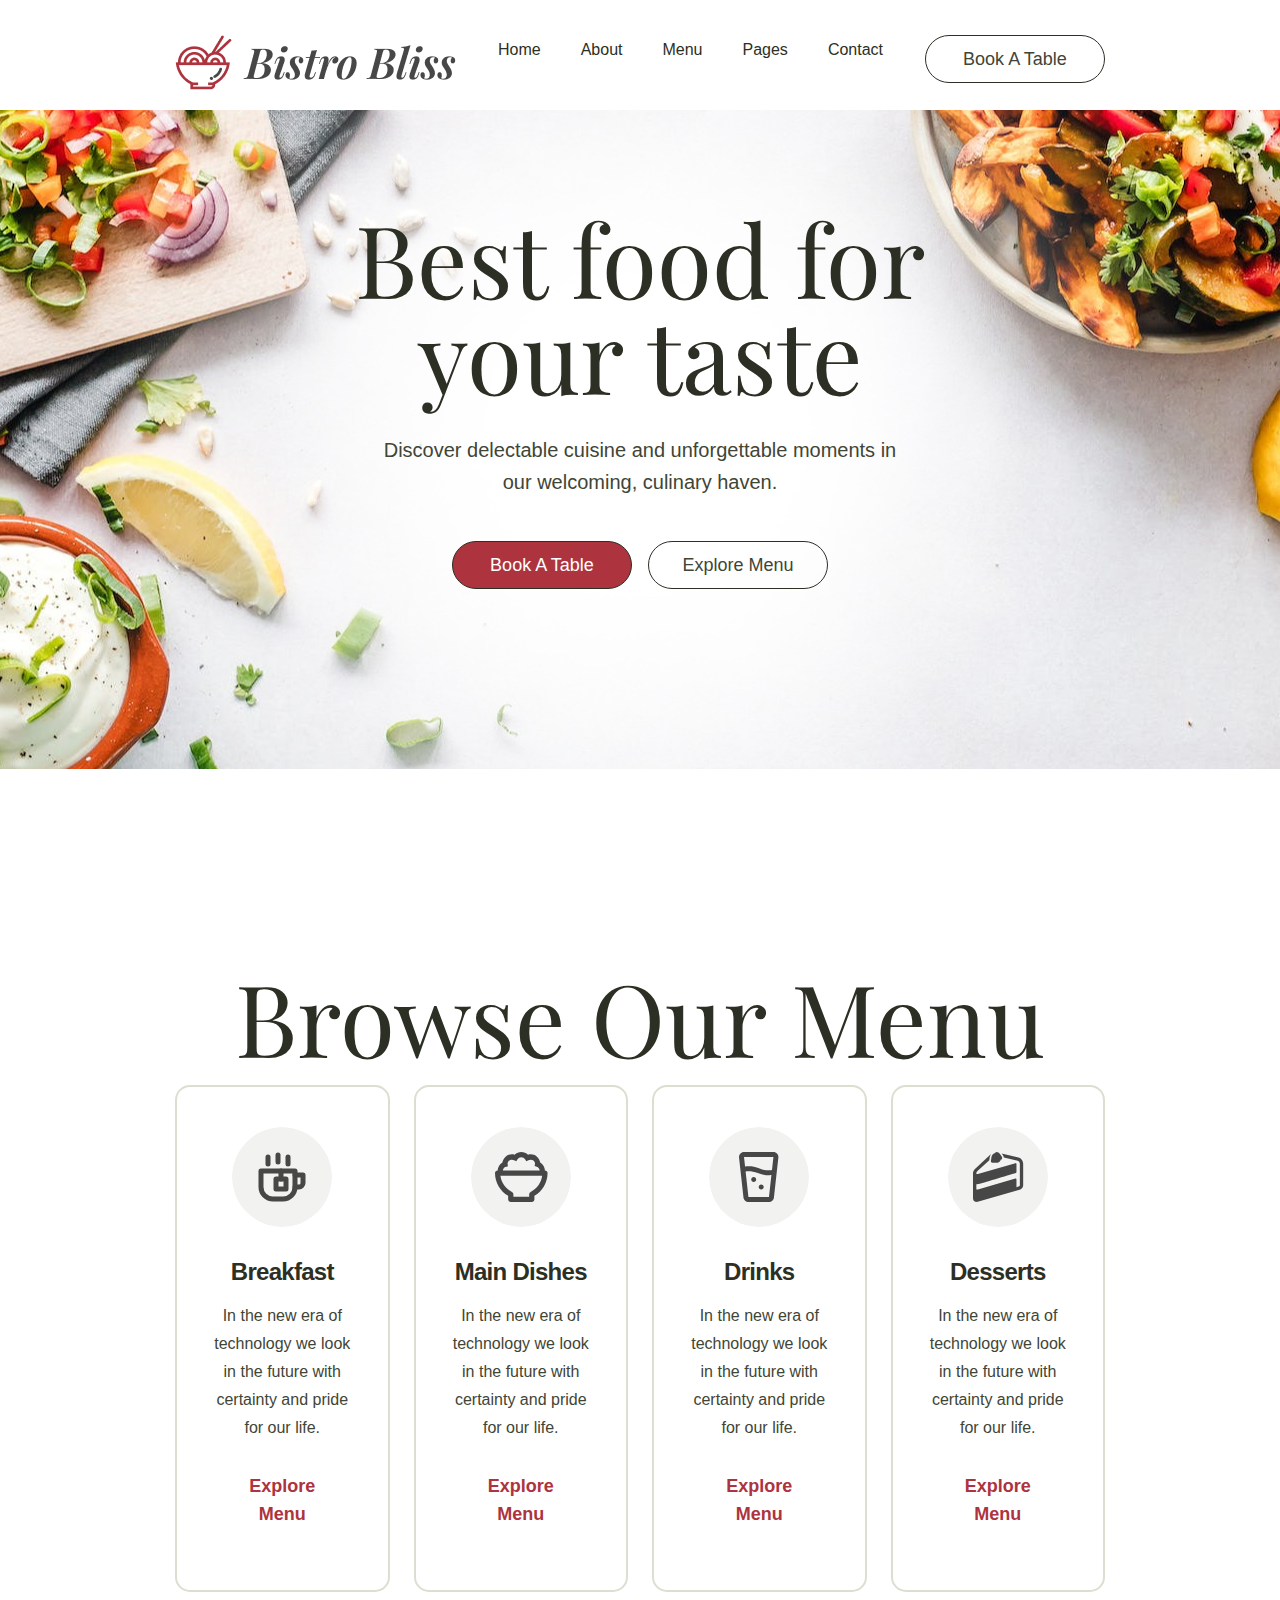
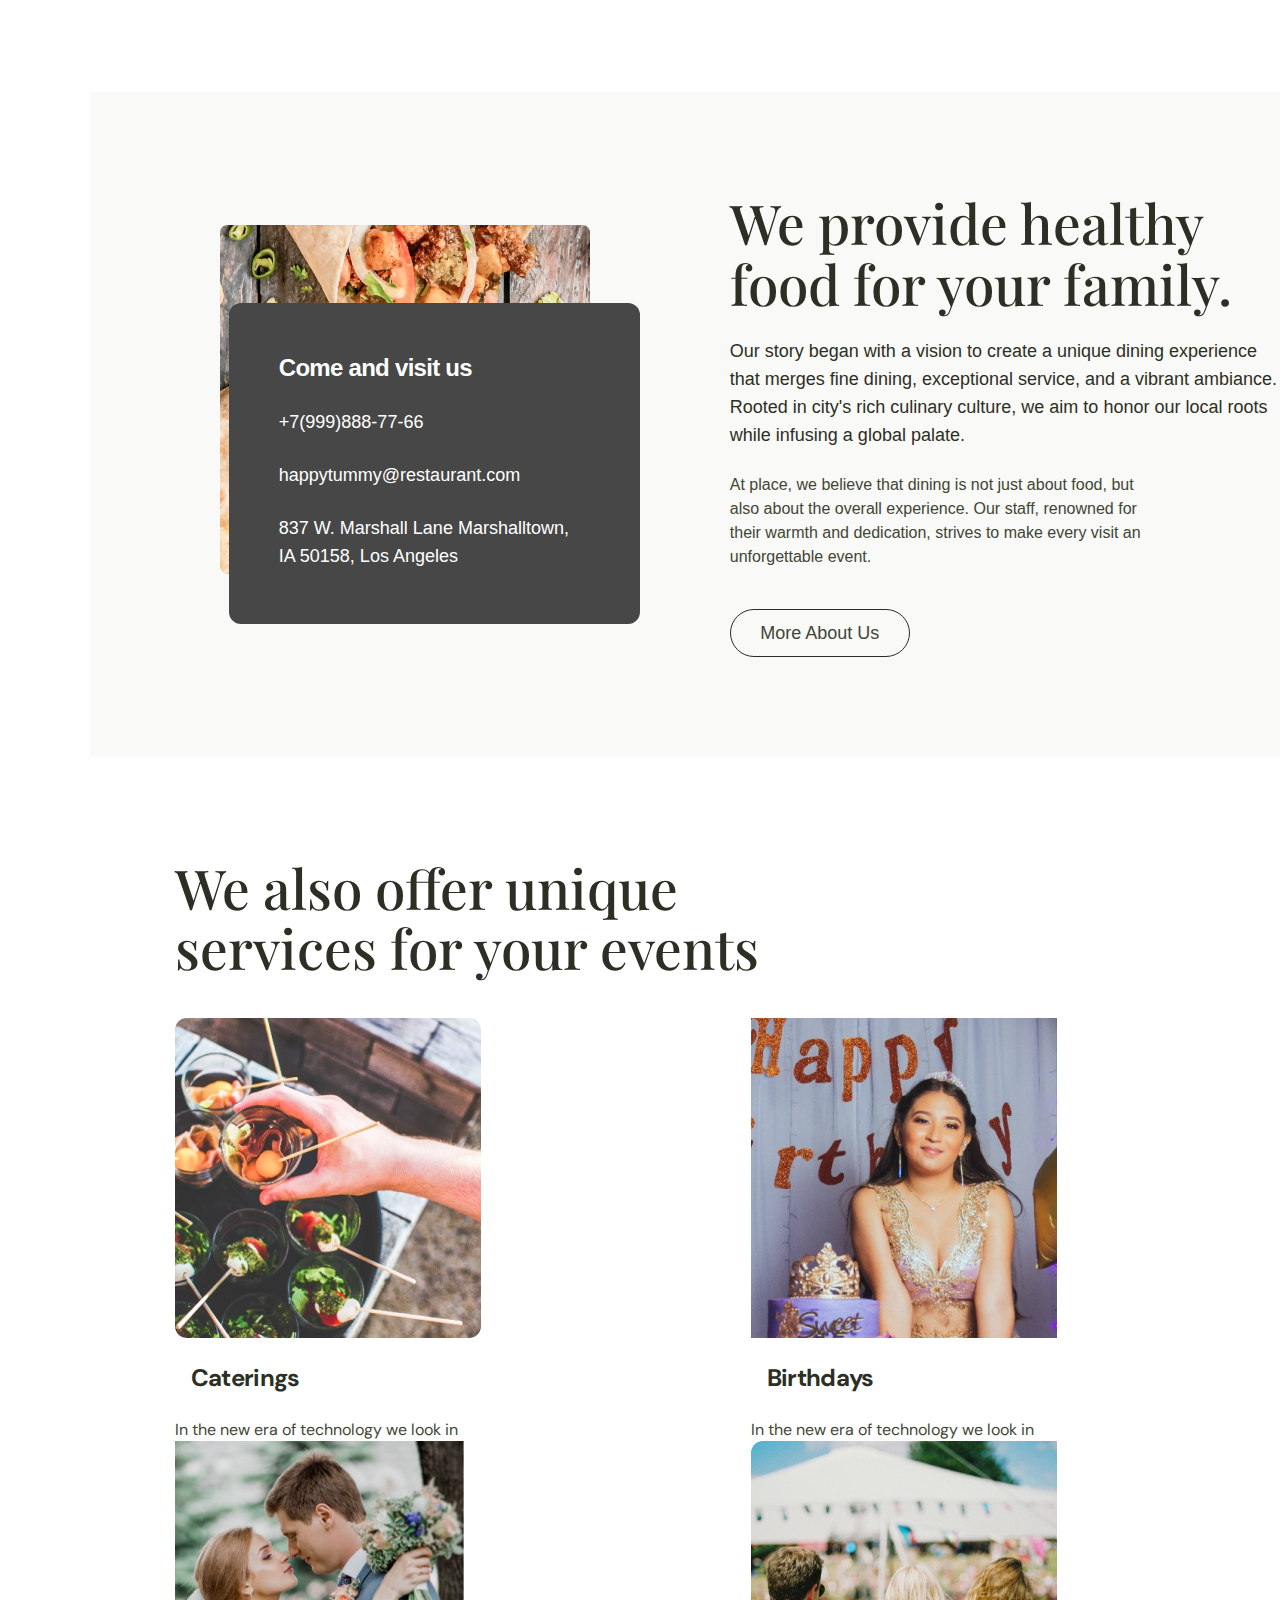
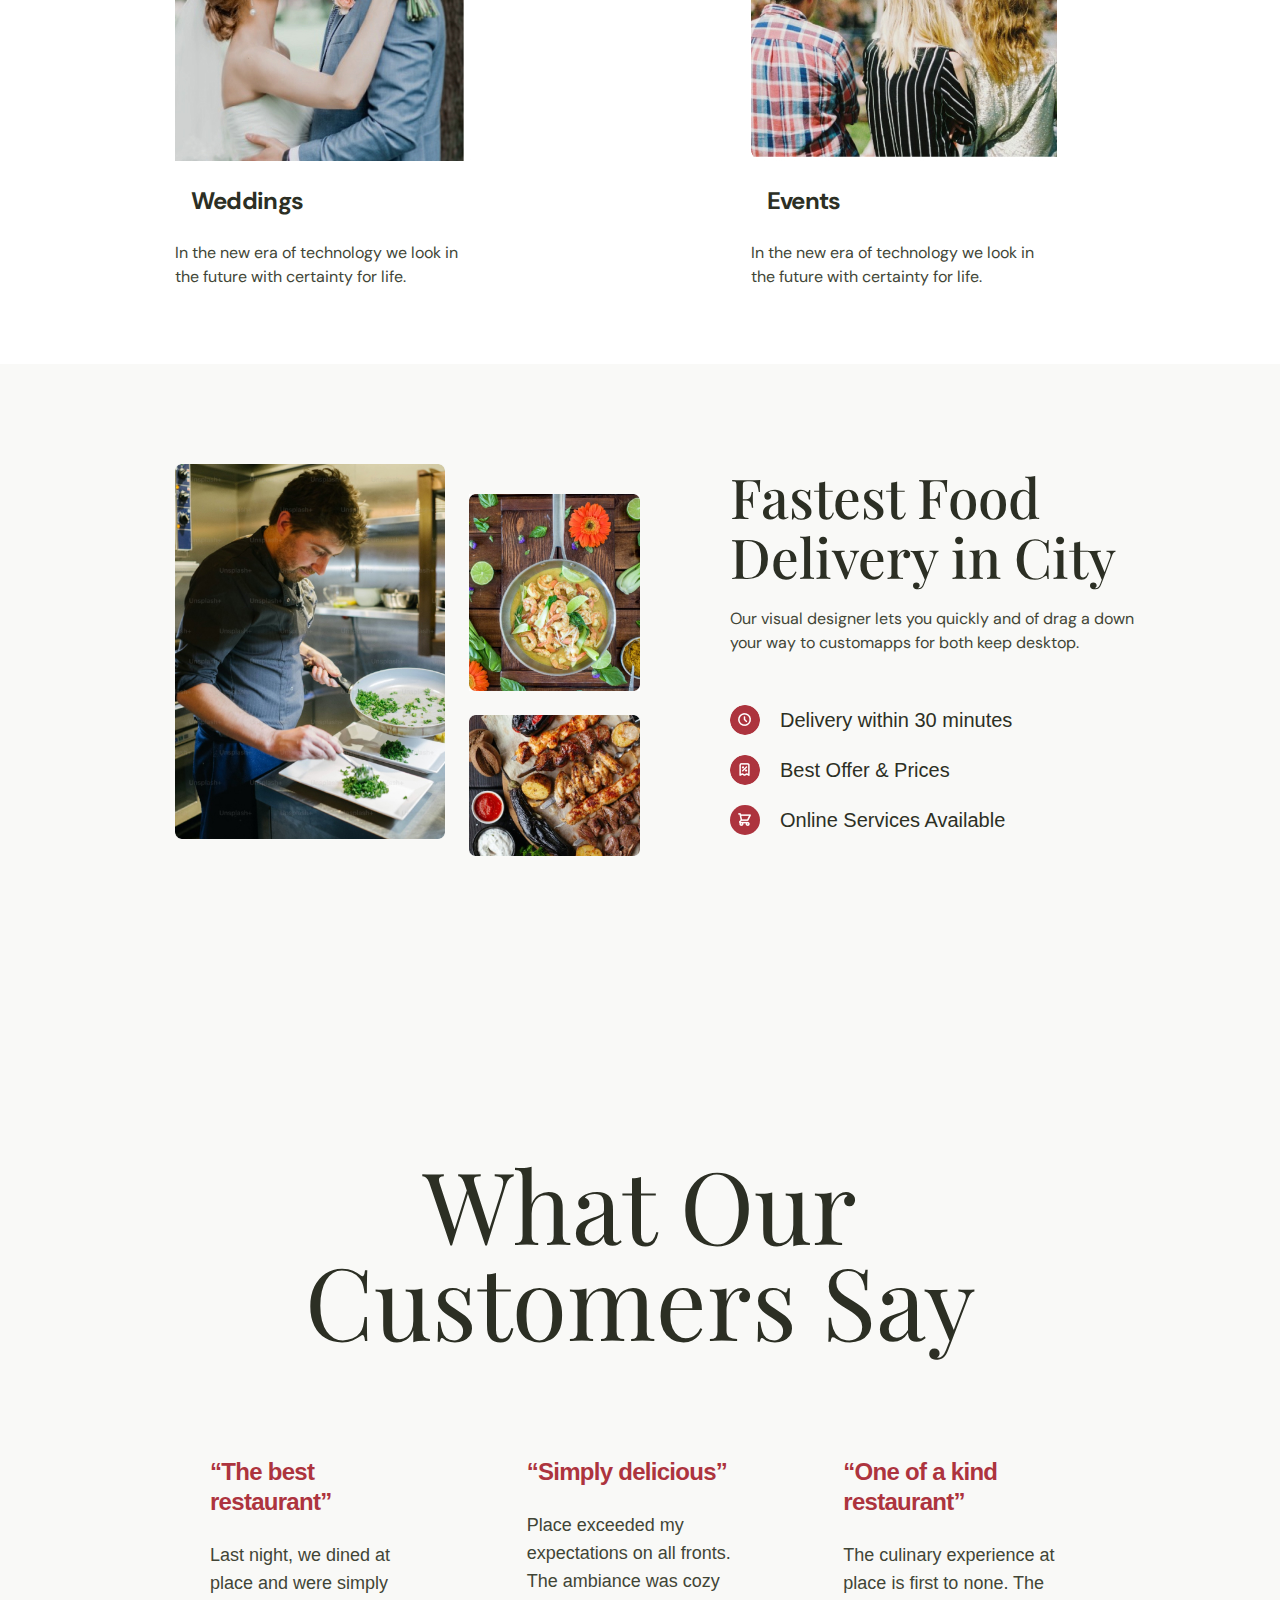
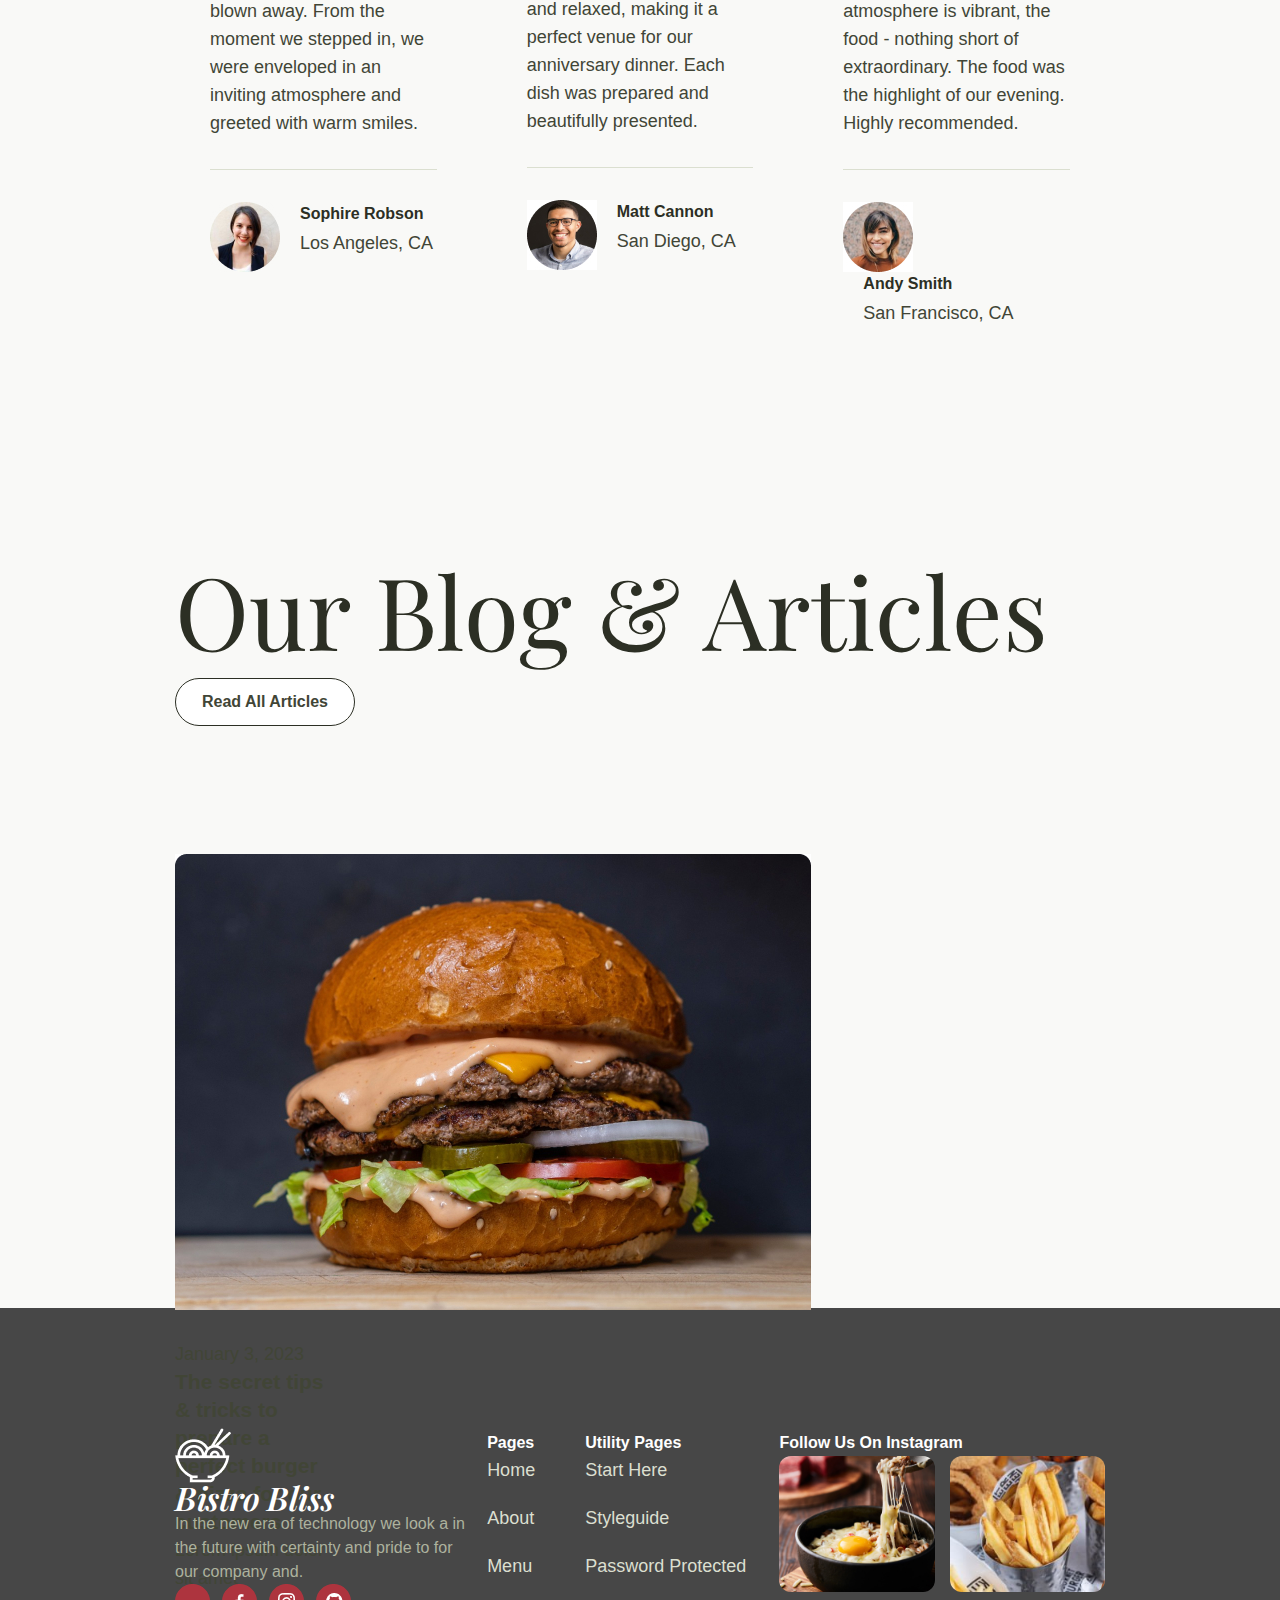
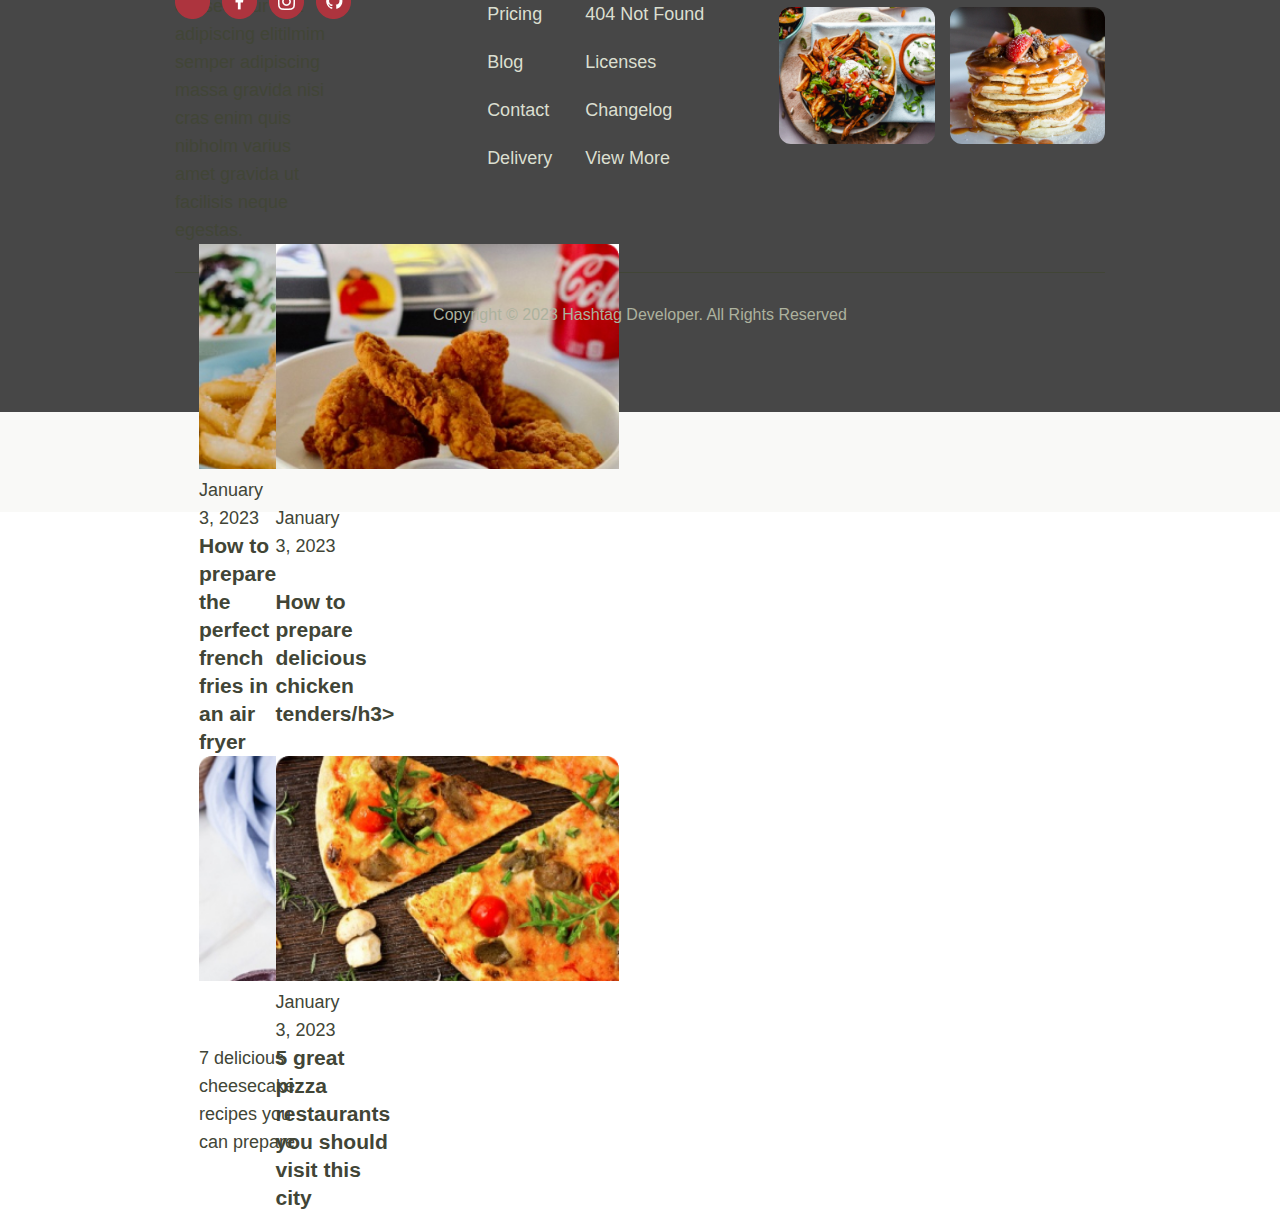
==== commit 8b560cb2: "add RABOTA" ====
--- a/index.html
+++ b/index.html
@@ -30,7 +30,7 @@
 						<li><a href="menu.html">Menu</a></li>
 						<li><a href="pages.html">Pages</a></li>
 						<li><a href="contact.html">Contact</a></li>
-						
+
 					</ul>
 				</nav>
 				<a href="#" class="btn">Book A Table</a>
@@ -258,85 +258,124 @@
 				</div>
 			</section>
 
-				<footer>
-					<div class="container">
-						<div class="footer_big flex">
-							<div class="footer_left">
-								<a href="index.html" class="footer_logo">
-									<div class="img_foot">
-										<img src="img/Vector.png" alt="">
-									</div>
-									<h2 class="foot">Bistro Bliss</h2>
+			<section class="blog-wrap ">
+				<div class="container">
+					<div class="blog_top flex">
+						<h2 class="sec_tit">Our Blog & Articles</h2><a href="#" class="btn btn__red">Read All Articles</a>
+					</div>
+					<div class="blog_cards ">
+						<div class="blog_left">
+							<div class="blog_card ">
+								<div class="blog_imgs"><img src="img/FastFood-1.jpg" alt=""></div><span class="blog_date">January 3,
+									2023</span>
+								<h3 class="blog_tit">The secret tips & tricks to prepare a perfect burger & pizza for our customers</h3>
+								<p class="blog_txt">Lorem ipsum dolor sit amet consectetur of a adipiscing elitilmim semper adipiscing
+									massa gravida nisi cras enim quis nibholm varius amet gravida ut facilisis neque egestas.</p>
+							</div>
+						</div>
+						<div class="blog_right flex">
+							<div class="blog_card flex">
+								<div class="blog_img"><img src="img/FastFood-2.jpg" alt=""></div><span class="blog_date">January 3,
+									2023</span>
+								<h3 class="blog_tit">How to prepare the perfect french fries in an air fryer</h3>
+							</div>
+							<div class="blog_card flex">
+								<div class="blog_img"><img src="img/FastFood-3.jpg" alt=""></div><span class="blog_date">January 3,
+									2023</span>
+								<h3 class="blog_tit">How to prepare delicious chicken tenders/h3>
+							</div>
+							<div class="blog_card flex">
+								<div class="blog_img"><img src="img/FastFood-4.jpg" alt=""></div><span class="blog_date">7 delicious
+									cheesecake recipes you can prepare</h3>
+							</div>
+							<div class="blog_card flex">
+								<div class="blog_img"><img src="img/FastFood-5.jpg" alt=""></div><span class="blog_date">January 3,
+									2023</span>
+								<h3 class="blog_tit">5 great pizza restaurants you should visit this city</h3>
+							</div>
+						</div>
+					</div>
+				</div>
+			</section>
+
+			<footer>
+				<div class="container">
+					<div class="footer_big flex">
+						<div class="footer_left">
+							<a href="index.html" class="footer_logo">
+								<div class="img_foot">
+									<img src="img/Vector.png" alt="">
+								</div>
+								<h2 class="foot">Bistro Bliss</h2>
+							</a>
+							<p class="footer_txt">In the new era of technology we look a in the future with certainty and pride to for
+								our
+								company and.</p>
+							<div class="footer_icon">
+								<a href="" class="footer_ic">
+									<img src="./img/icons/twitter-1.png" alt="">
 								</a>
-								<p class="footer_txt">In the new era of technology we look a in the future with certainty and pride to for
-									our
-									company and.</p>
-								<div class="footer_icon">
-									<a href="" class="footer_ic">
-										<img src="./img/icons/twitter-1.png" alt="">
-									</a>
-									<a href="" class="footer_ic">
-										<img src="./img/icons/twitter- 2.png" alt="">
-									</a>
-									<a href="" class="footer_ic">
-										<img src="./img/icons/twitter- 3.png" alt="">
-									</a>
-									<a href="" class="footer_ic">
-										<img src="./img/icons/twitter-4.png" alt="">
-									</a>
-
-								
-								</div>
-							</div>
-							<div class="footer_nav">
-								<span class="footer_tit">Pages</span>
-								<ul class="footer_list">
-									<li><a href="">Home</a></li>
-									<li><a href="">About</a></li>
-									<li><a href="">Menu</a></li>
-									<li><a href="">Pricing</a></li>
-									<li><a href="">Blog</a></li>
-									<li><a href="">Contact</a></li>
-									<li><a href="">Delivery</a></li>
-								</ul>
-							</div>
-							<div class="footer_nav">
-								<span class="footer_tit">Utility Pages</span>
-								<ul class="footer_list">
-									<li><a href="">Start Here </a></li>
-									<li><a href="">Styleguide </a></li>
-									<li><a href="">Password Protected
-										</a></li>
-									<li><a href=""> 404 Not Found
-										</a></li>
-									<li><a href="">Licenses </a></li>
-									<li><a href=""> Changelog</a></li>
-									<li><a href="">View More
-										</a></li>
-								</ul>
-							</div>
-							<div class="footer_right">
-								<span class="footer_tit">Follow Us On Instagram</span>
-								<div class="footer_imges flex">
-									<div class="footer_img">
-										<img src="img/footer-1.jpg" alt="">
-									</div>
-									<div class="footer_img">
-										<img src="img/footer-2.jpg" alt="">
-									</div>
-									<div class="footer_img">
-										<img src="img/footer-3.jpg" alt="">
-									</div>
-									<div class="footer_img">
-										<img src="img/footer-4.jpg" alt="">
-									</div>
-								</div>
-							</div>
-						</div>
-						<p class="footer_copy">Copyright © 2023 Hashtag Developer. All Rights Reserved</p>
-					</div>
-				</footer>
-
+								<a href="" class="footer_ic">
+									<img src="./img/icons/twitter- 2.png" alt="">
+								</a>
+								<a href="" class="footer_ic">
+									<img src="./img/icons/twitter- 3.png" alt="">
+								</a>
+								<a href="" class="footer_ic">
+									<img src="./img/icons/twitter-4.png" alt="">
+								</a>
+
+
+							</div>
+						</div>
+						<div class="footer_nav">
+							<span class="footer_tit">Pages</span>
+							<ul class="footer_list">
+								<li><a href="">Home</a></li>
+								<li><a href="">About</a></li>
+								<li><a href="">Menu</a></li>
+								<li><a href="">Pricing</a></li>
+								<li><a href="">Blog</a></li>
+								<li><a href="">Contact</a></li>
+								<li><a href="">Delivery</a></li>
+							</ul>
+						</div>
+						<div class="footer_nav">
+							<span class="footer_tit">Utility Pages</span>
+							<ul class="footer_list">
+								<li><a href="">Start Here </a></li>
+								<li><a href="">Styleguide </a></li>
+								<li><a href="">Password Protected
+									</a></li>
+								<li><a href=""> 404 Not Found
+									</a></li>
+								<li><a href="">Licenses </a></li>
+								<li><a href=""> Changelog</a></li>
+								<li><a href="">View More
+									</a></li>
+							</ul>
+						</div>
+						<div class="footer_right">
+							<span class="footer_tit">Follow Us On Instagram</span>
+							<div class="footer_imges flex">
+								<div class="footer_img">
+									<img src="img/footer-1.jpg" alt="">
+								</div>
+								<div class="footer_img">
+									<img src="img/footer-2.jpg" alt="">
+								</div>
+								<div class="footer_img">
+									<img src="img/footer-3.jpg" alt="">
+								</div>
+								<div class="footer_img">
+									<img src="img/footer-4.jpg" alt="">
+								</div>
+							</div>
+						</div>
+					</div>
+					<p class="footer_copy">Copyright © 2023 Hashtag Developer. All Rights Reserved</p>
+				</div>
+			</footer>
 			<script src="js/core.js"></script>
 
 </body>
--- a/css/style.css
+++ b/css/style.css
@@ -76,7 +76,6 @@
 	font-family: " DM Sans", arial;
 	font-size: 18px;
 	line-height: 28px;
-	/* 155.556% */
 }
 
 .container {
@@ -177,11 +176,12 @@
 }
 
 .menu li:last-child a {
-	margin: 0%;
+	margin: 0;
 }
 
 .menu a:hover {
 	background: #D8DFD0;
+	margin: 0;
 }
 
 
@@ -200,7 +200,7 @@
 .main_btns {
 	display: flex;
 	justify-content: center;
-	
+
 	margin-bottom: 80px;
 }
 
@@ -521,6 +521,7 @@
 	font-weight: 500;
 	line-height: 60.5px;
 	width: 461px;
+
 }
 
 .fast_txt {
@@ -615,6 +616,7 @@
 	font-weight: 700;
 	line-height: 24px;
 	margin-bottom: 64px;
+
 }
 
 .btn__red:hover {
@@ -885,7 +887,11 @@
 	font-weight: 500;
 	line-height: 60.5px;
 	width: 547px;
-}
+
+}
+
+
+
 
 .guest_txt {
 	width: 556px;
@@ -895,7 +901,7 @@
 	line-height: 24px;
 }
 
-.guest_right {
+.guest_lop {
 	display: flex;
 	flex-direction: column;
 	align-items: flex-start;
@@ -963,7 +969,7 @@
 
 .eda_img {
 	border-radius: 12px 12px 0px 0px;
-	
+
 }
 
 .eda_txt {
@@ -991,7 +997,7 @@
 
 /* map */
 
-.map{
+.map {
 	width: 1984px;
 	height: 1155px;
 	display: inline-flex;
@@ -999,37 +1005,288 @@
 	align-items: center
 }
 
-
-
-
-
-
-
-
-
-
-
-
-
-
-
-
-
-
-
-
-
-
-
-
-
-
-
-
-
-
-<section class="blog"><div class="container"><div class="blog_top flex"><h2 class="sec_tit">Our Blog & Articles</h2><a href="#" class="btn btn__red">Read All Articles</a></div><div class="blog_cards "><div class="blog_left"><div class="blog_card "><div class="blog_imgs"><img src="img/FastFood-1.jpg" alt=""></div><span class="blog_date">January 3,
-2023</span><h3 class="blog_tit">The secret tips & tricks to prepare a perfect burger & pizza for our customers</h3><p class="blog_txt">Lorem ipsum dolor sit amet consectetur of a adipiscing elitilmim semper adipiscing massa gravida nisi cras enim quis nibholm varius amet gravida ut facilisis neque egestas.</p></div></div><div class="blog_right flex"><div class="blog_card flex"><div class="blog_img"><img src="img/FastFood-2.jpg" alt=""></div><span class="blog_date">January 3,
-2023</span><h3 class="blog_tit">How to prepare the perfect french fries in an air fryer</h3></div><div class="blog_card flex"><div class="blog_img"><img src="img/FastFood-3.jpg" alt=""></div><span class="blog_date">January 3,
-2023</span><h3 class="blog_tit">How to prepare delicious chicken tenders/h3></div><div class="blog_card flex"><div class="blog_img"><img src="img/FastFood-4.jpg" alt=""></div><span class="blog_date">7 delicious cheesecake recipes you can prepare</h3></div><div class="blog_card flex"><div class="blog_img"><img src="img/FastFood-5.jpg" alt=""></div><span class="blog_date">January 3,
-2023</span><h3 class="blog_tit">5 great pizza restaurants you should visit this city</h3></div></div></div></div></section>+/* form  */
+
+
+.form_in {
+	border-radius: 16px;
+	border: 1px solid #FFF;
+	background: #FFF;
+	box-shadow: 0px 2.97872px 59.57446px 0px rgba(0, 0, 0, 0.08);
+	max-width: 812px;
+	margin: 0 auto;
+	padding: 43px 50px 50px;
+
+}
+
+.form_txt {
+	color: #2C2F24;
+	font-weight: 700;
+	line-height: 24px;
+	/* 150% */
+	margin-bottom: 8px;
+	display: block;
+}
+
+.form_input-in {
+	border-radius: 72px;
+	border: 1px solid #DBDFD0;
+	margin-bottom: 24px;
+	padding: 0 24px;
+}
+
+.input {
+	line-height: 56px;
+	font-size: 16px;
+}
+
+.form_input {
+	width: calc(50% - 12px);
+
+}
+
+.form_input__big {
+	width: 100%;
+}
+
+.form-wrap {
+	padding-bottom: 0;
+	margin-bottom: -240px;
+	z-index: 10;
+	position: relative;
+}
+
+.form_bis {
+	display: flex;
+	height: 156px;
+	padding: 24px;
+	gap: 10px;
+	border-radius: 16px;
+	border: 1px solid #DBDFD0;
+	width: 100%;
+	margin-bottom: 24px;
+}
+
+.form_ten {
+	color: #2C2F24;
+	font-family: DM Sans;
+	font-size: 16px;
+	font-weight: 700;
+	line-height: 24px;
+}
+
+.map {
+	padding-top: 0;
+}
+
+.sec_desc {
+	margin-bottom: 70px;
+}
+
+.btn__reder {
+	background: #FFF;
+	text-align: right;
+	font-size: 16px;
+	font-weight: 700;
+	line-height: 24px;
+	margin-bottom: 64px;
+	width: 100%;
+}
+
+.btn__reder:hover {
+	background: #AD343E;
+}
+
+.sec_desces {
+	width: 545px;
+	text-align: center;
+	font-size: 18px;
+	font-weight: 400;
+	line-height: 28px;
+	margin-left: 28%;
+}
+
+
+
+
+
+/* order */
+
+
+.order_left {
+	width: 300px;
+	gap: 20px;
+	display: flex;
+	flex-direction: column;
+	padding: 50px;
+}
+
+.order_right {
+	width: calc(100% - 380px);
+	justify-content: center;
+}
+
+.order_card {
+	width: 220px;
+	margin: 0 12px 40px;
+	background: #fff;
+	border-radius: 12px;
+	border: 1px solid var#F9F9F7;
+	box-shadow: 0px 2.97872px 59.57446px 0px rgba(0, 0, 0, 0.08);
+	height: 90px;
+	display: flex;
+	justify-content: center;
+	align-items: center;
+}
+
+.order_card__big {
+	width: 260px;
+}
+
+.order_text {
+	width: 346px;
+}
+
+/* pages */
+
+.eda {
+	border: 1px solid #F9F9F7;
+	background: #FFF;
+	box-shadow: 0px 2.97872px 59.57446px 0px rgba(0, 0, 0, 0.08);
+	width: 306px;
+	height: 340px;
+	display: inline-flex;
+	flex-direction: column;
+	align-items: center;
+	gap: 15px;
+	border-radius: 12px;
+	width: calc((100% - 25) / 4);
+}
+
+.eda_txt__we {
+	font-size: 20px;
+	font-weight: 500;
+	width: 253px;
+	gap: 12px;
+	color: #2C2F24;
+}
+
+.eda_tit__we {
+	color: #737865;
+	font-size: 14px;
+	font-weight: 500px;
+}
+
+
+.feel_address__as {
+	color: #AD343E;
+	font-size: 24px;
+	font-weight: 700;
+}
+
+.feel_info_xall {
+	display: flex;
+	flex-direction: column;
+	align-items: flex-start;
+	gap: 24px;
+}
+
+.wer {
+	display: inline-flex;
+	align-items: flex-start;
+	gap: 90px;
+	margin-left: 1%;
+	padding: 60px;
+}
+
+.feel_address__qwe {
+	width: 187px;
+}
+
+.feel_address__wer {
+	width: 209px;
+}
+
+/* secret  */
+
+.Secret_tips {
+	width: 1600px;
+	height: 3028px;
+	flex-shrink: 0;
+	background: #F9F9F7;
+}
+
+.title-secret {
+	color: #2C2F24;
+	text-align: center;
+	font-family: Playfair Display;
+	font-size: 55px;
+	font-weight: 500;
+	line-height: 60.5px;
+
+}
+
+.secret-img {
+	width: 1070px;
+	height: 700px;
+	flex-shrink: 0;
+	border-radius: 12px 12px 0px 0px;
+	margin-top: 62px;
+	margin-left: 260px;
+}
+
+.secret_inf {
+	width: 1087px;
+	height: 1800px;
+	display: inline-flex;
+	flex-direction: column;
+	align-items: flex-start;
+	gap: 48px;
+	margin-left: 260px;
+	margin-top: 50px;
+}
+
+.secret_inf_1_title {
+	color: #2C2F24;
+	font-family: DM Sans;
+	font-size: 24px;
+	font-weight: 700;
+	line-height: 30px;
+	letter-spacing: -0.72px;
+	padding-bottom: 20px;
+}
+
+.secret_inf_2_title {
+	color: #2C2F24;
+	font-family: DM Sans;
+	font-size: 24px;
+	font-weight: 700;
+	line-height: 30px;
+	letter-spacing: -0.72px;
+	padding-bottom: 20px;
+}
+
+.secret_inf_2 {
+	width: 1086px;
+	height: 364px;
+}
+
+.secret-img-2 {
+	width: 1087px;
+	height: 638px;
+	flex-shrink: 0;
+}
+
+.secret_inf_3_title {
+	color: #2C2F24;
+	font-family: DM Sans;
+	font-size: 24px;
+	font-weight: 700;
+	line-height: 30px;
+	letter-spacing: -0.72px;
+	padding-bottom: 20px;
+}
+
+.js-btn {
+	background: blue;
+}